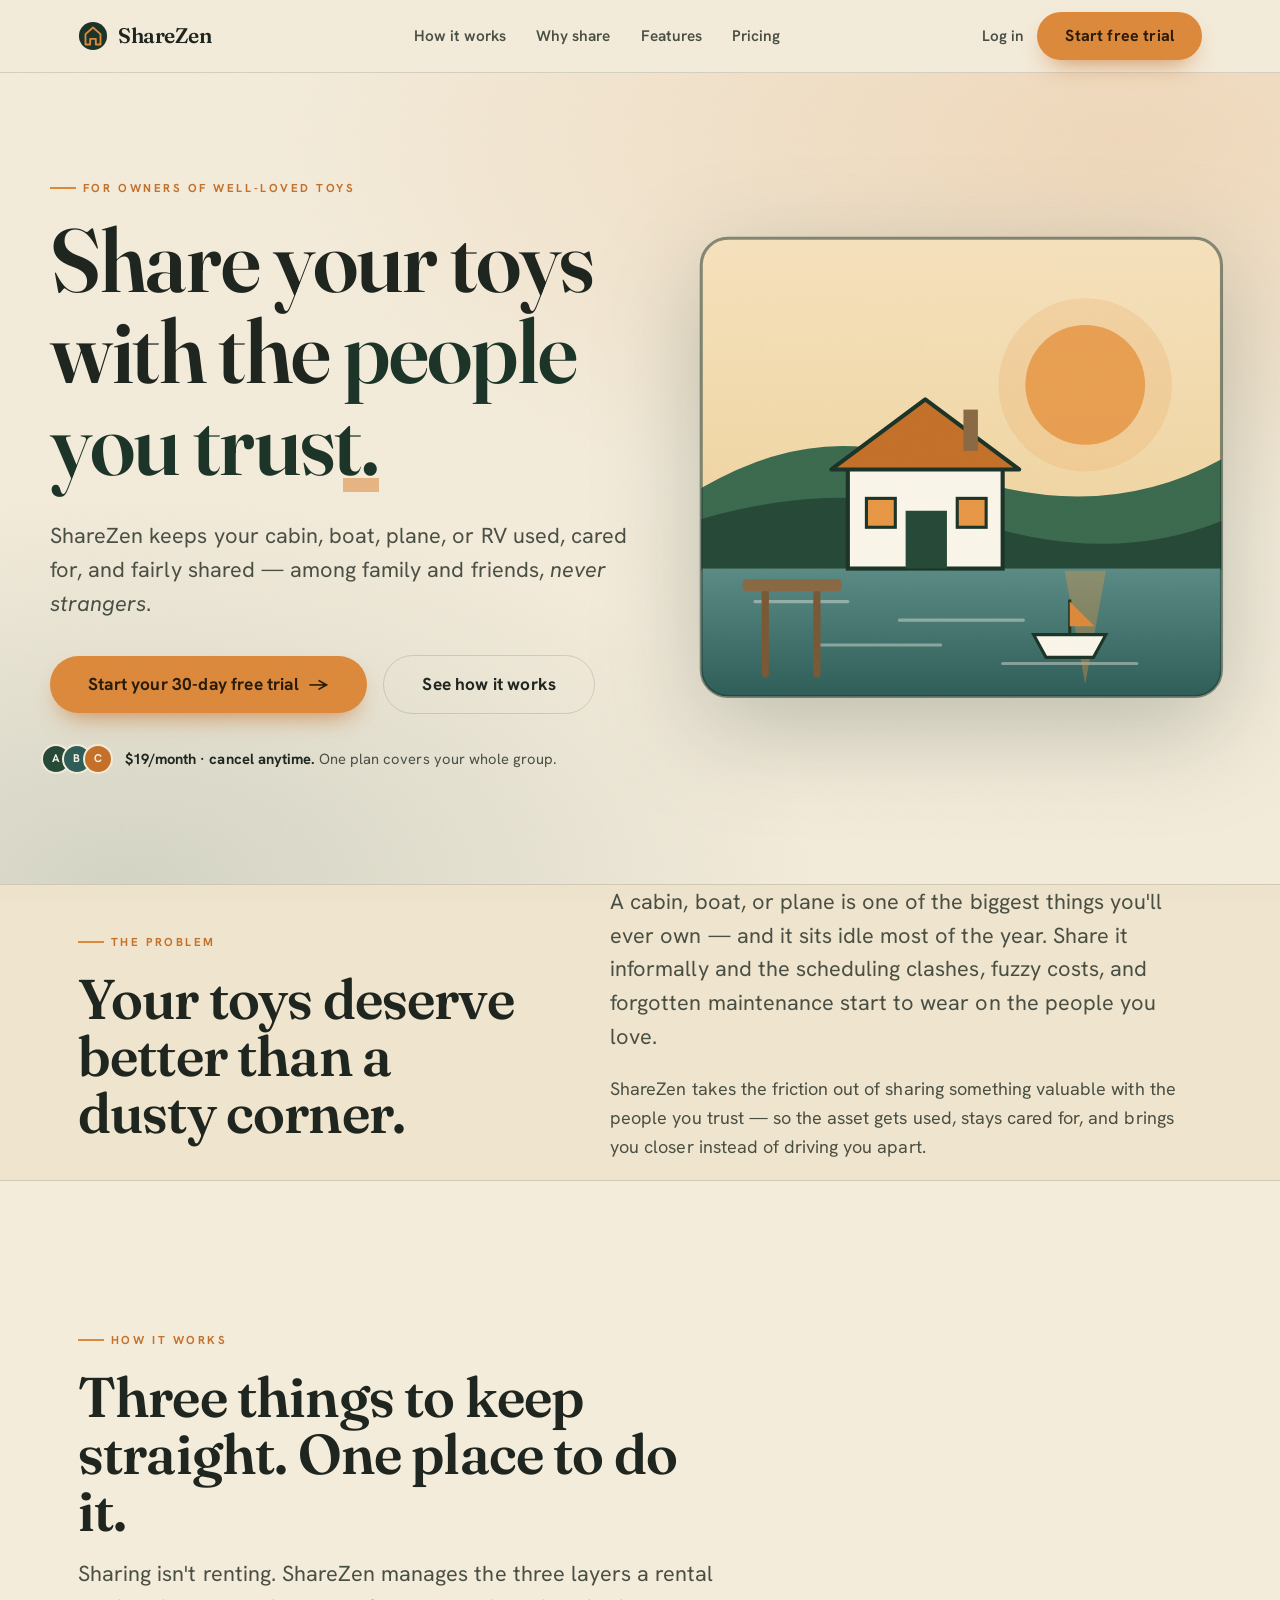
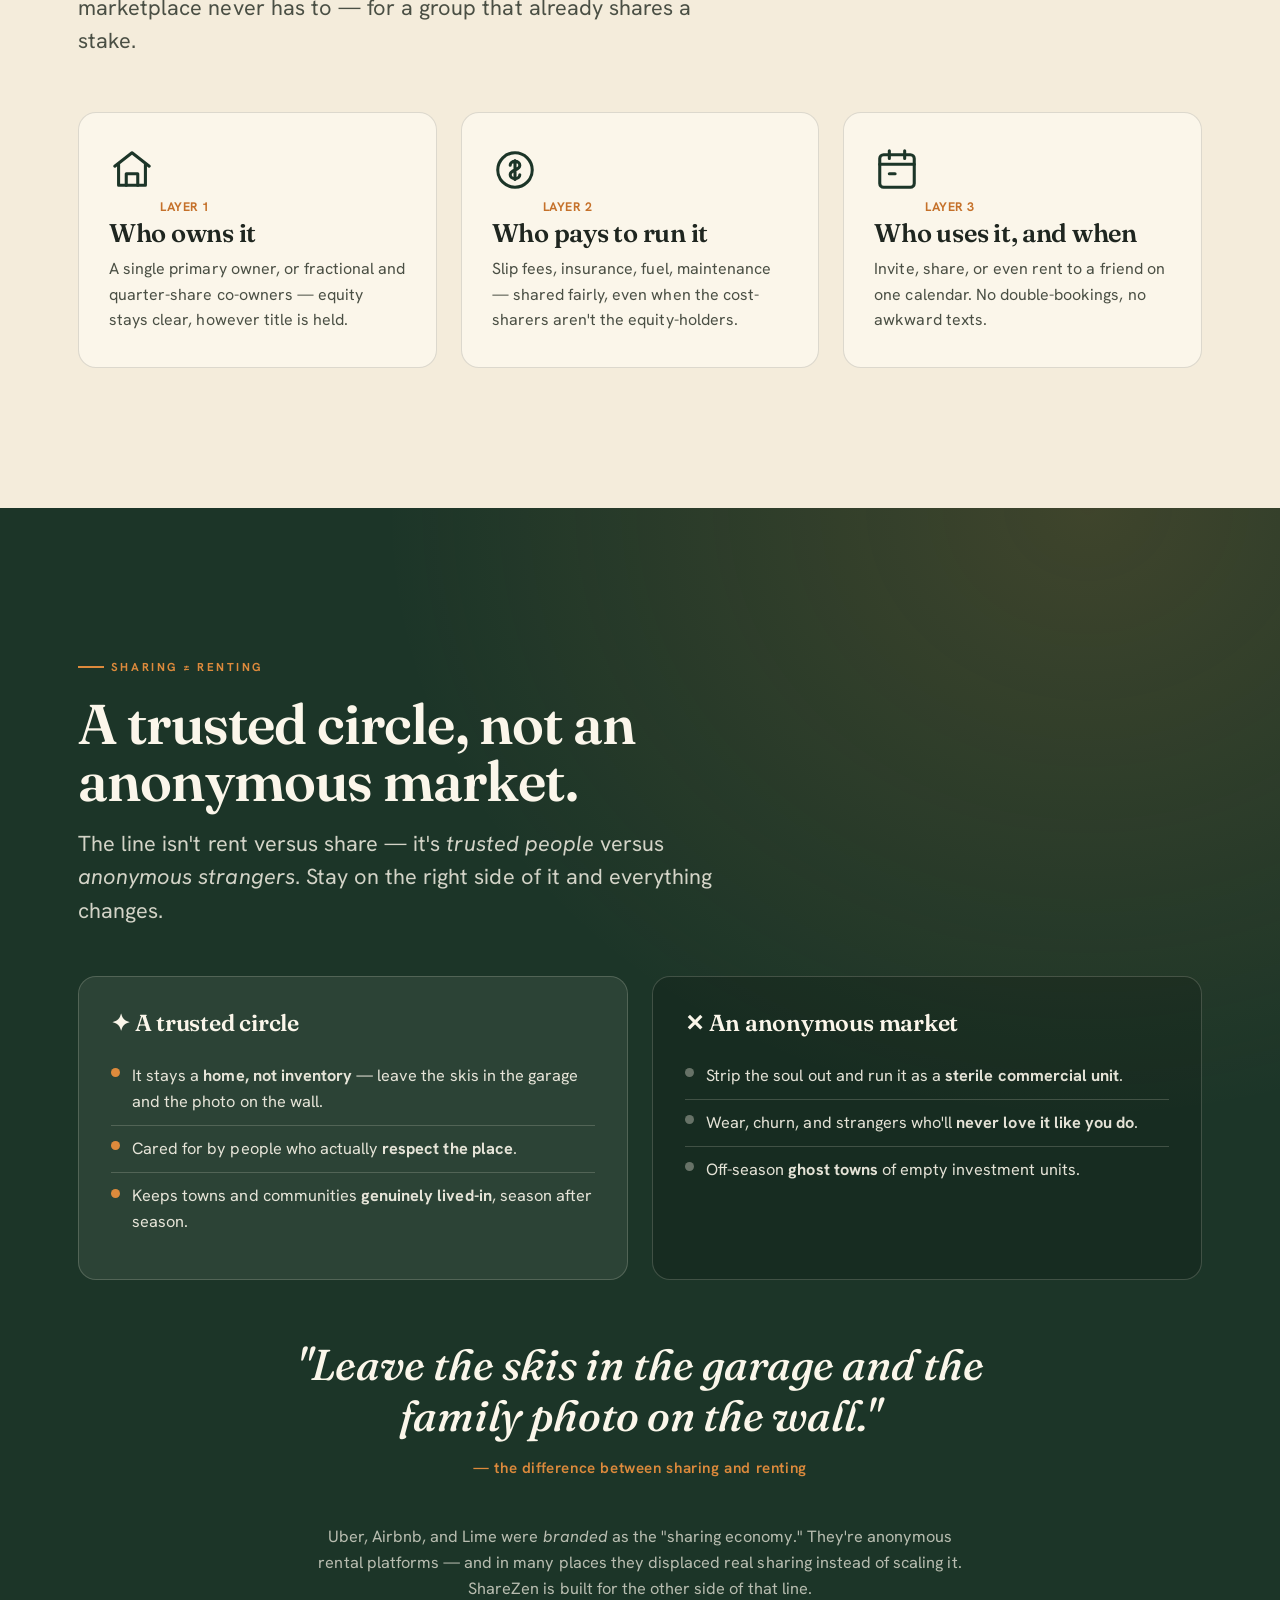
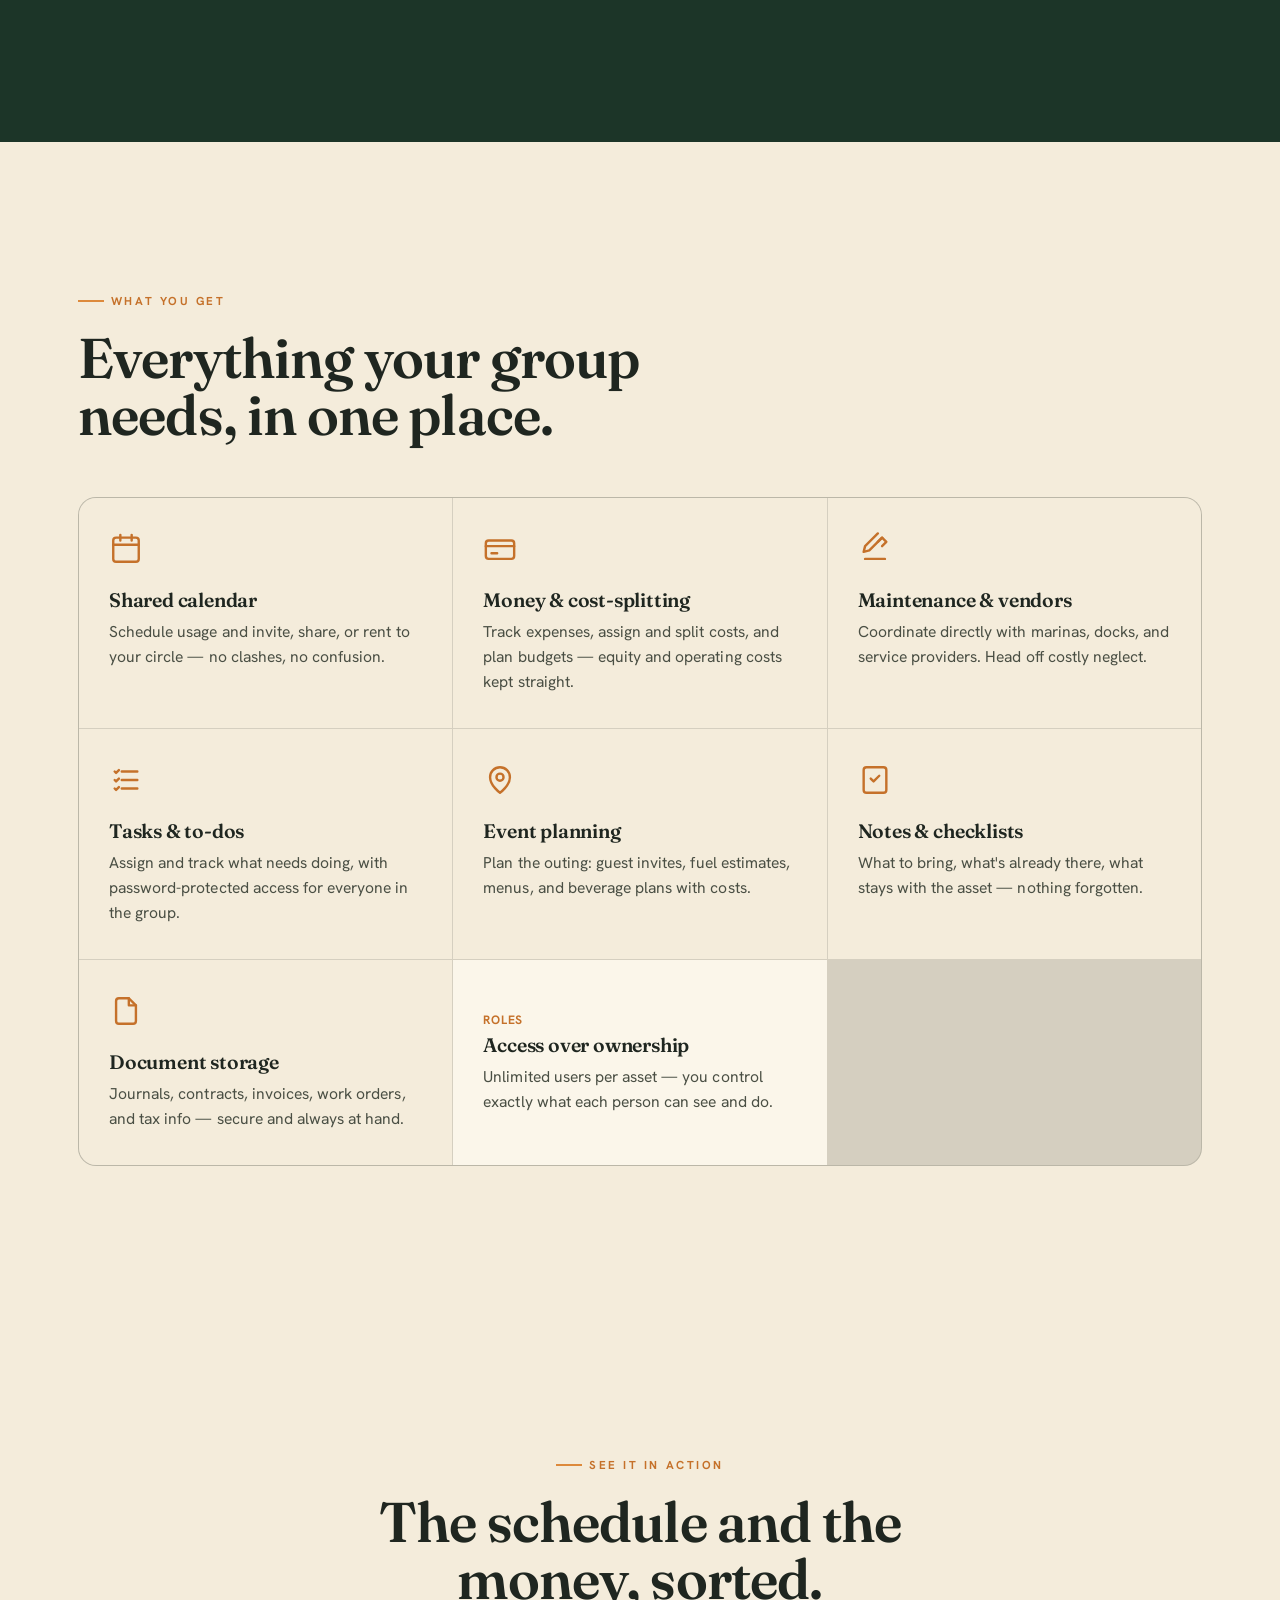
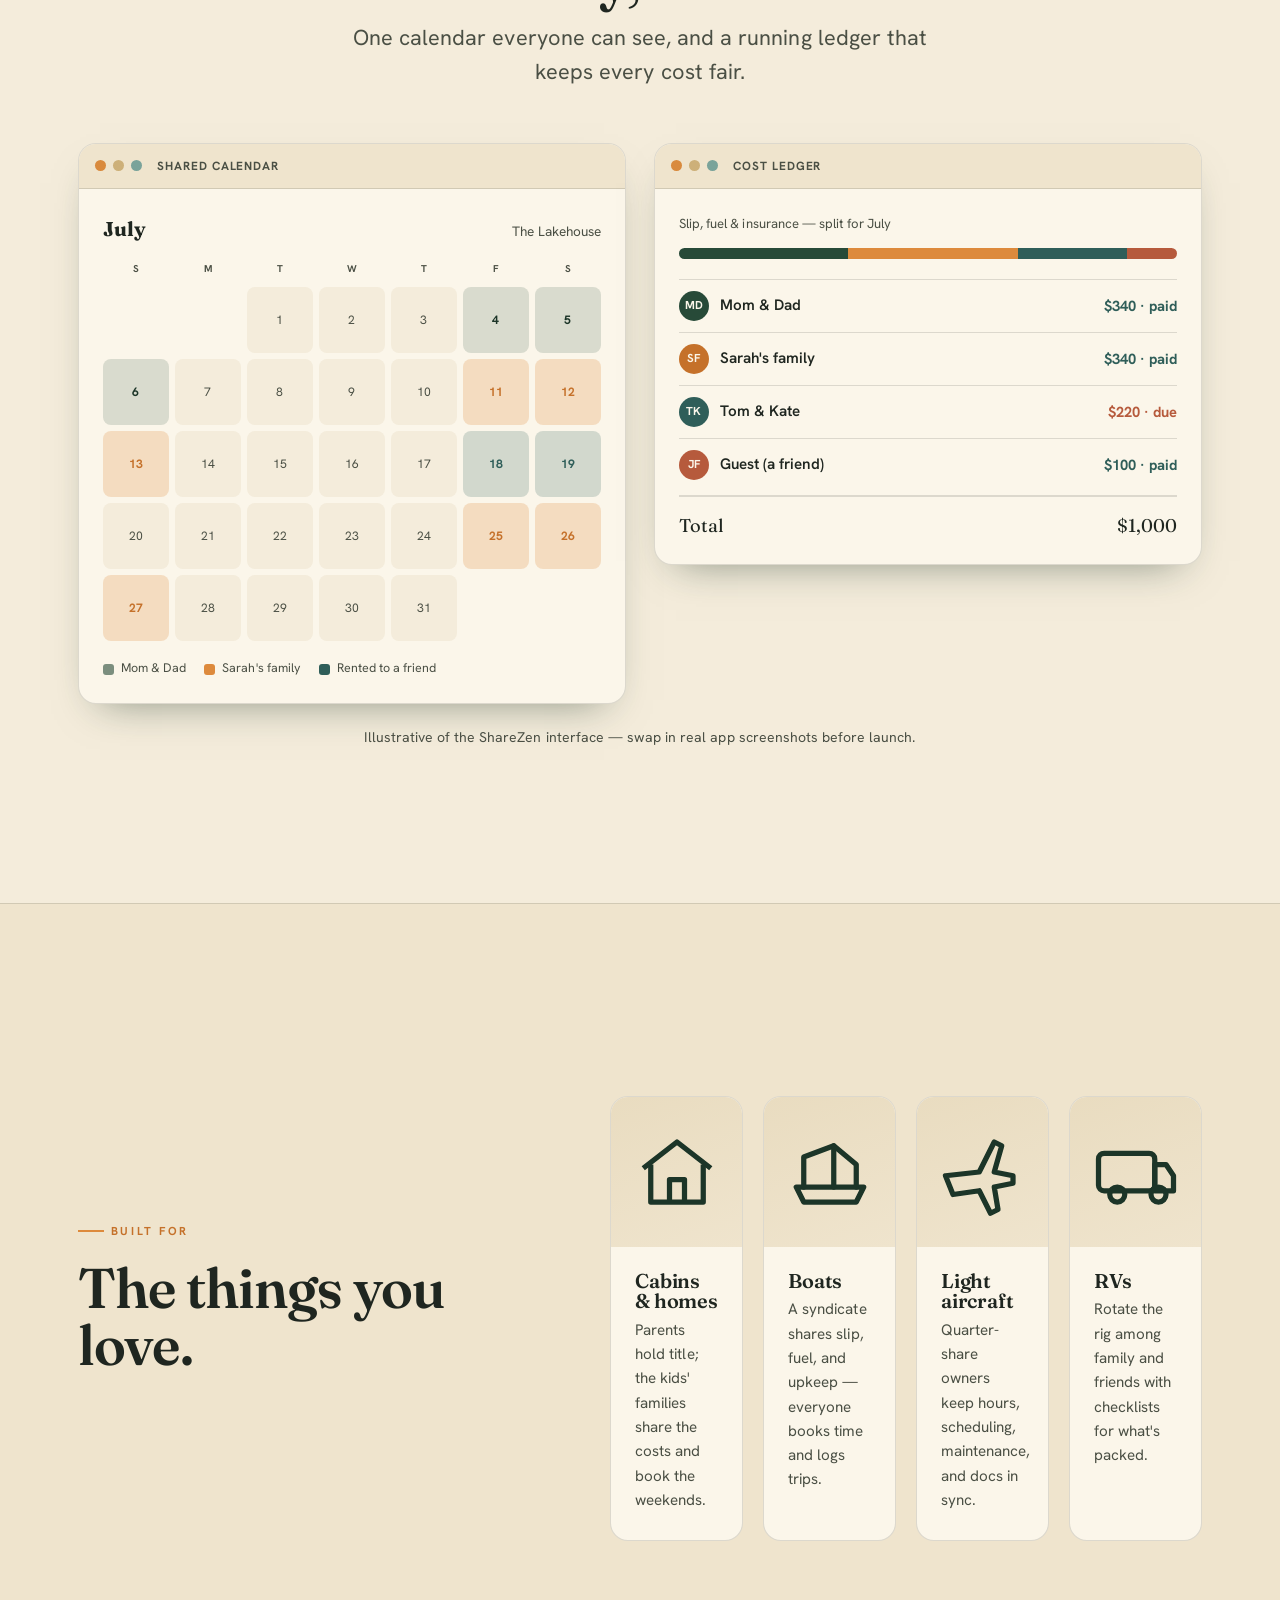
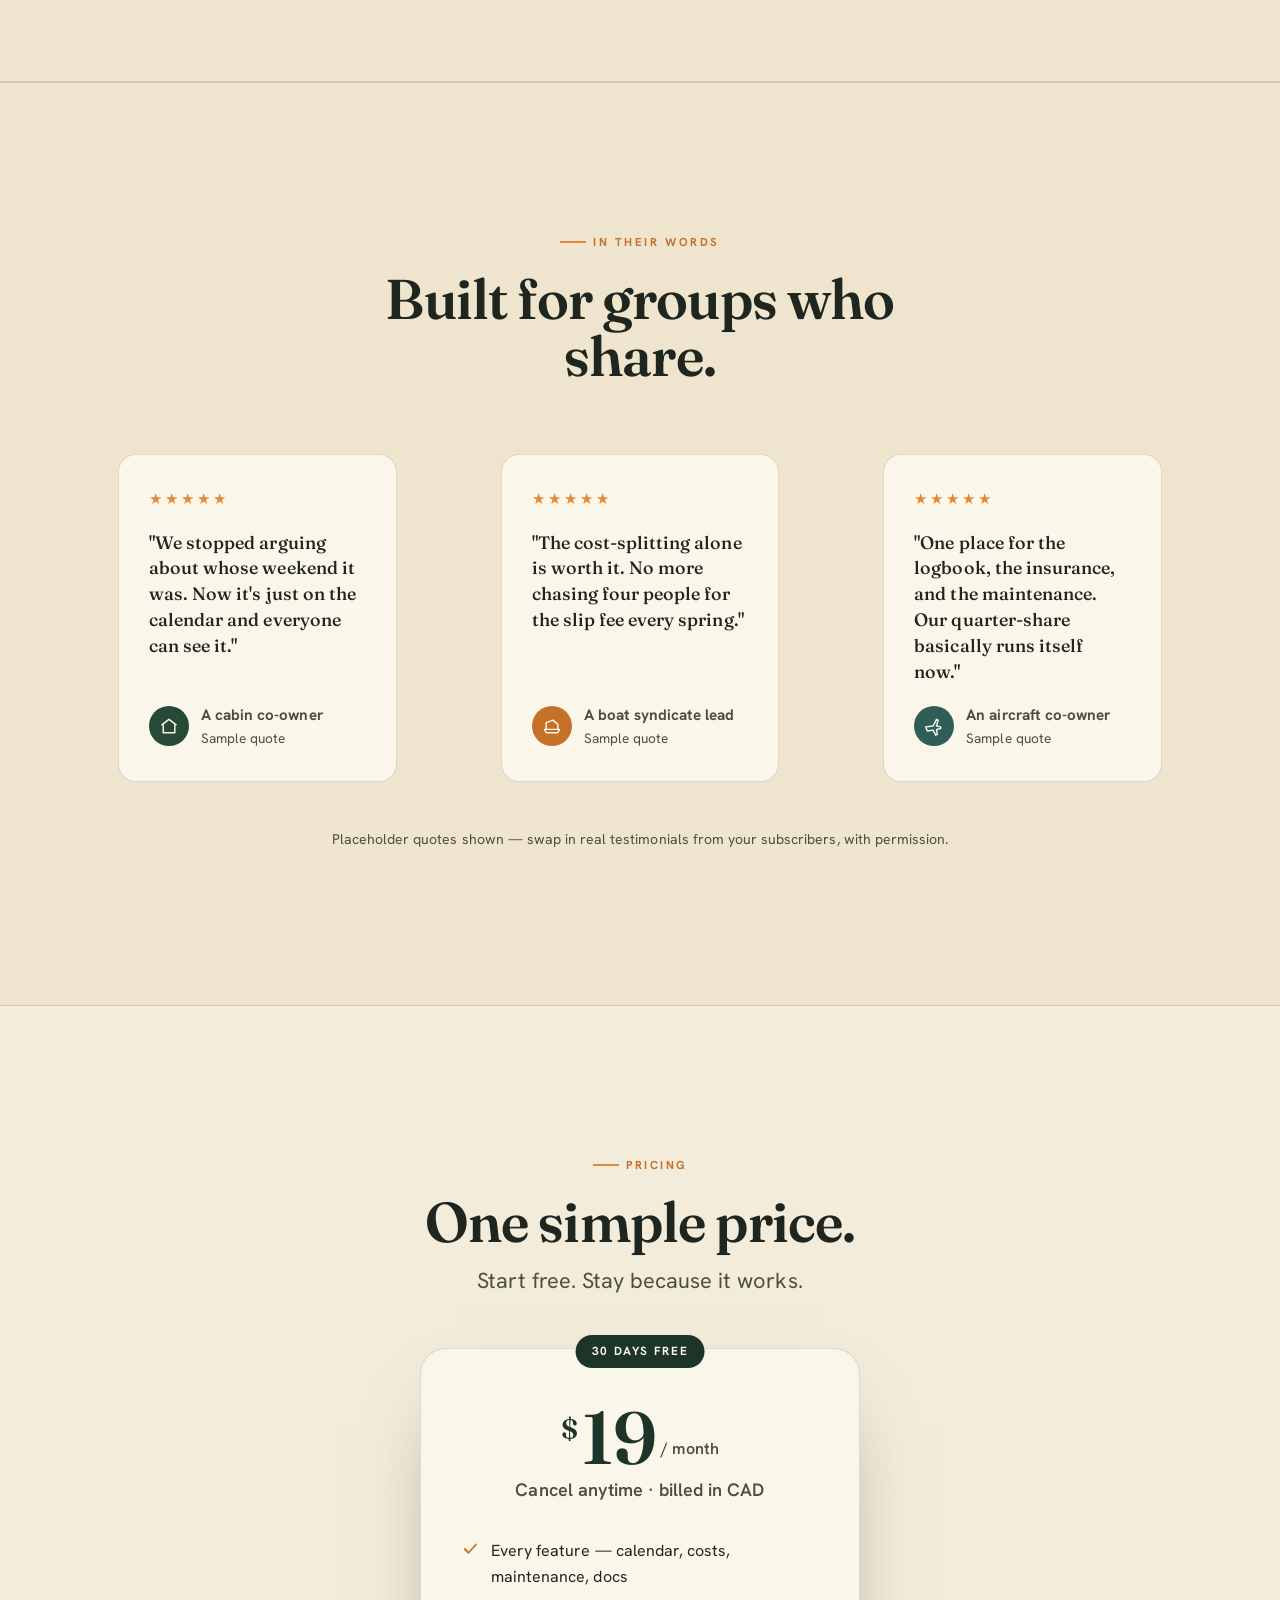
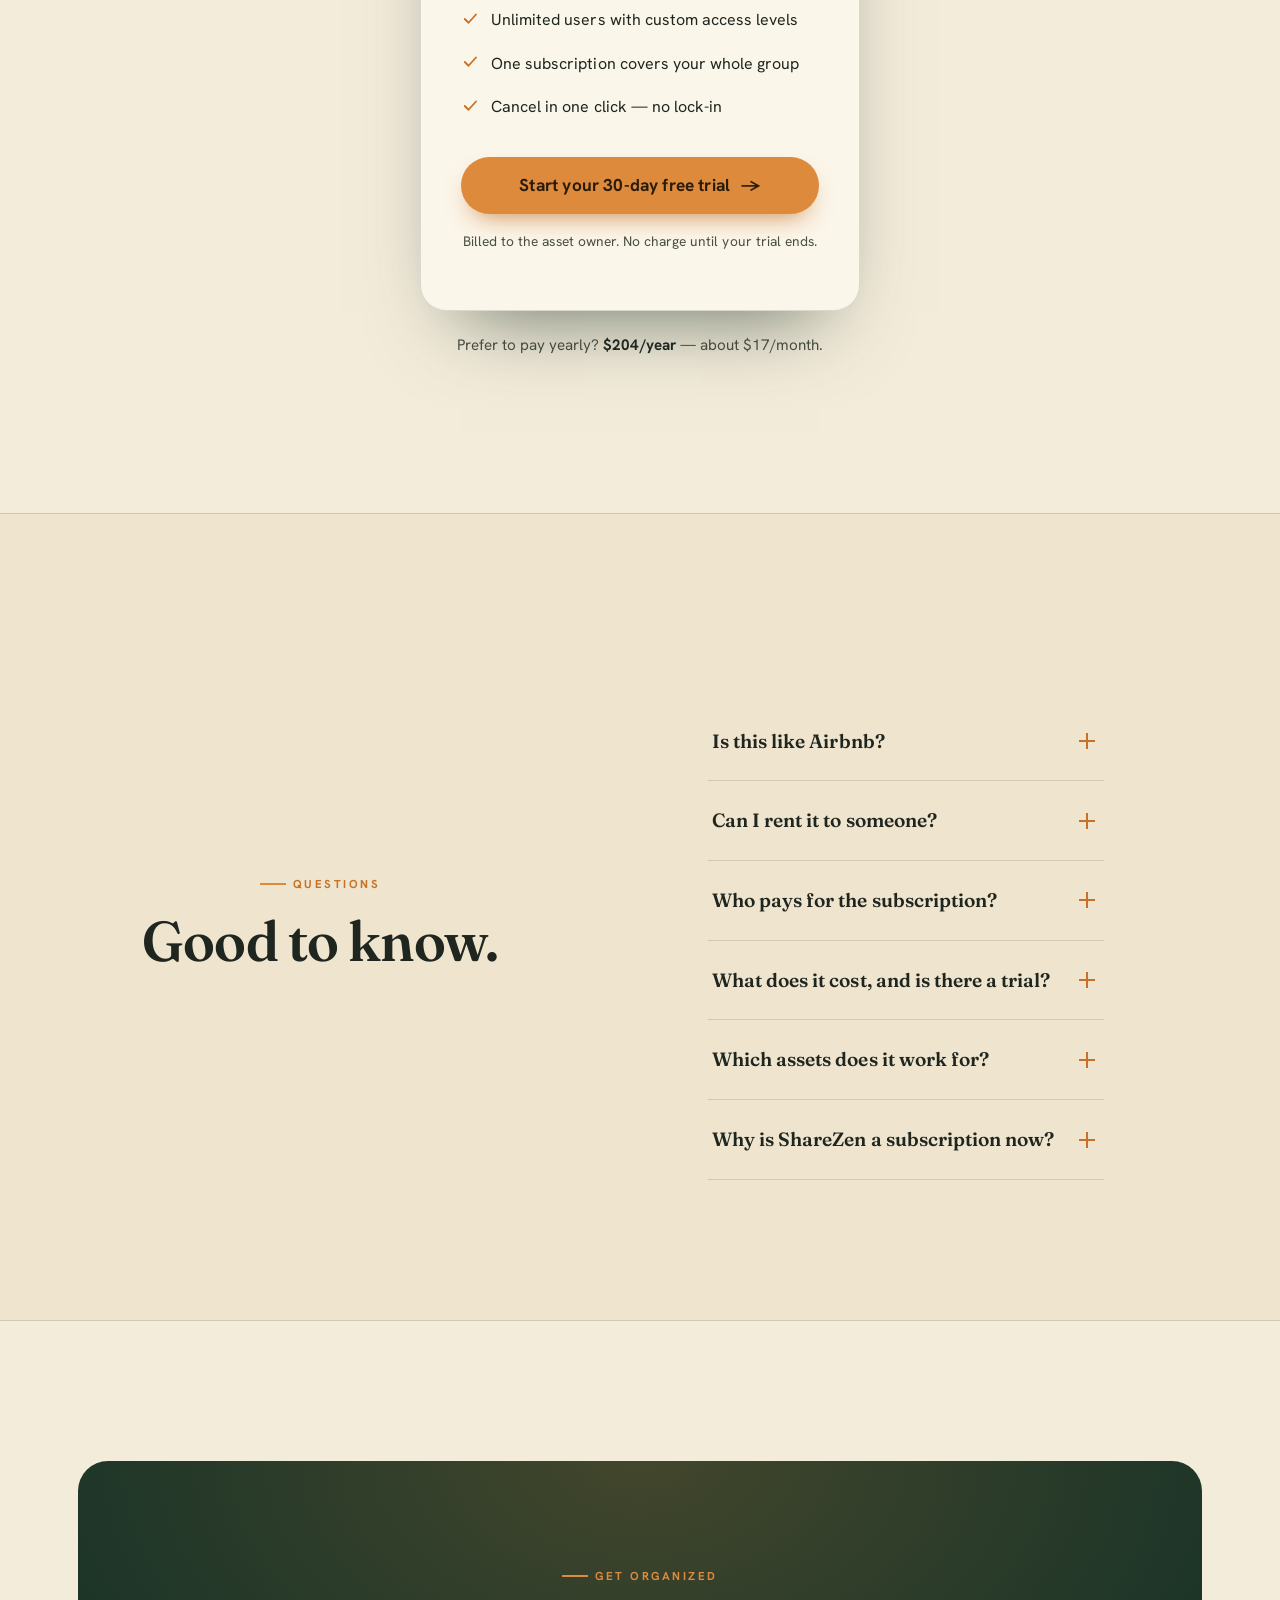
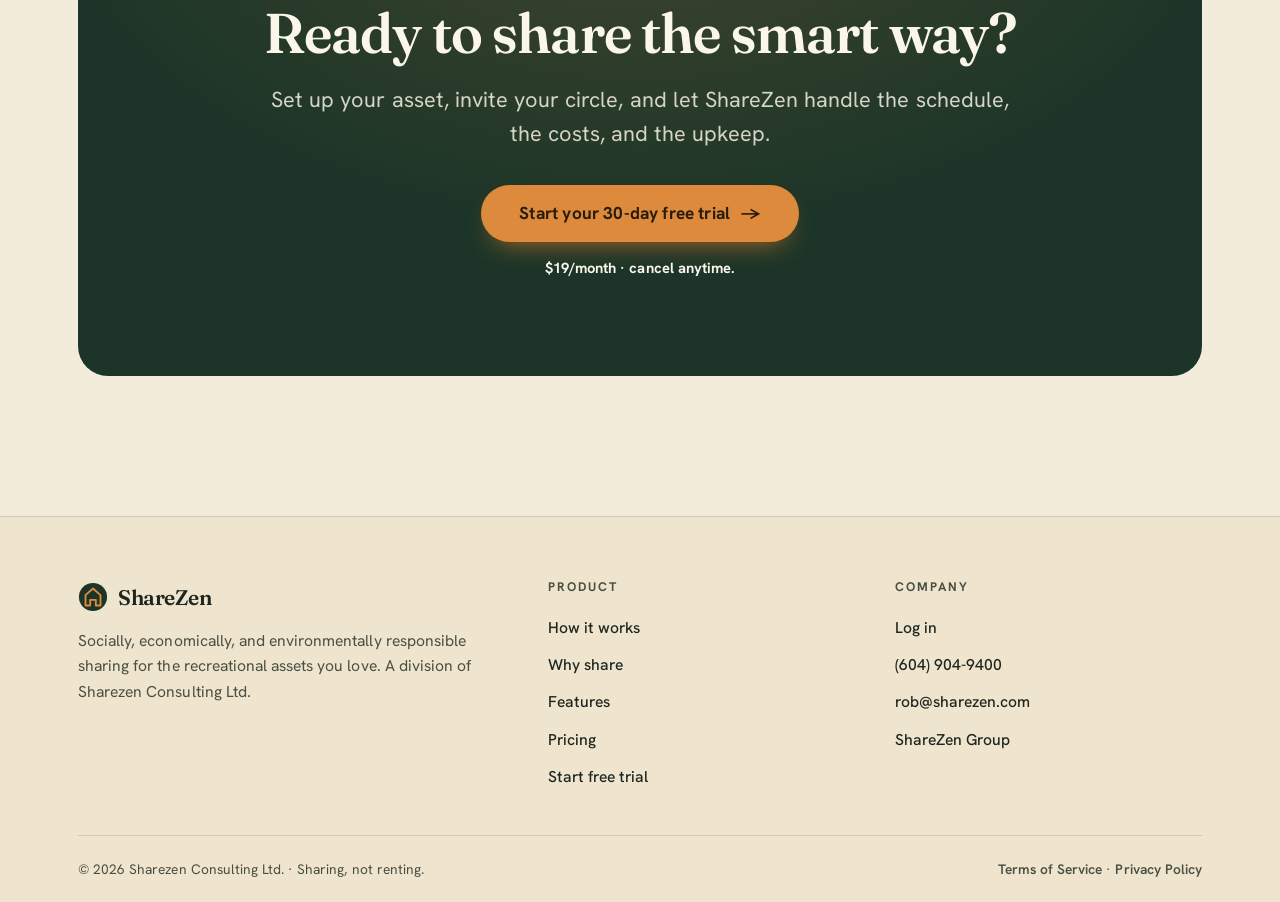
==== index.html @ 5aaa3e26 "Add files via upload" ====
<!DOCTYPE html>
<html lang="en">
<head>
<meta charset="UTF-8">
<meta name="viewport" content="width=device-width, initial-scale=1">
<title>ShareZen — Share Your Toys with the People You Trust</title>
<meta name="description" content="ShareZen keeps your cabin, boat, plane, or RV used, cared for, and fairly shared — among family and friends, never strangers. Scheduling, shared costs, maintenance, and documents in one place. 30 days free, then $19/month, cancel anytime.">
<link rel="preconnect" href="https://fonts.googleapis.com">
<link rel="preconnect" href="https://fonts.gstatic.com" crossorigin>
<link href="https://fonts.googleapis.com/css2?family=Fraunces:ital,opsz,wght@0,9..144,400;0,9..144,500;0,9..144,600;1,9..144,500&family=Hanken+Grotesk:wght@400;500;600;700;800&display=swap" rel="stylesheet">
<link rel="stylesheet" href="styles.css">
<link rel="icon" href="data:image/svg+xml,%3Csvg xmlns='http://www.w3.org/2000/svg' viewBox='0 0 32 32'%3E%3Ccircle cx='16' cy='16' r='15' fill='%231C3528'/%3E%3Cpath d='M16 7l8 7v11h-5v-6h-6v6H8V14z' fill='none' stroke='%23DD8A3C' stroke-width='2' stroke-linejoin='round'/%3E%3C/svg%3E">
</head>
<body>

<!-- ============ HEADER ============ -->
<header class="site-header">
  <div class="container nav">
    <a href="index.html" class="brand" aria-label="ShareZen home">
      <svg class="mark" viewBox="0 0 32 32" aria-hidden="true"><circle cx="16" cy="16" r="15" fill="#1C3528"/><path d="M16 7l8 7v11h-5v-6h-6v6H8V14z" fill="none" stroke="#DD8A3C" stroke-width="2" stroke-linejoin="round"/></svg>
      ShareZen
    </a>
    <nav class="nav-links" aria-label="Primary">
      <a href="#how">How it works</a>
      <a href="#why">Why share</a>
      <a href="#features">Features</a>
      <a href="#pricing">Pricing</a>
    </nav>
    <div class="nav-cta">
      <a class="nav-login" href="https://app.sharezen.com/user_session/new">Log in</a>
      <a class="btn btn-primary" href="start.html">Start free trial</a>
    </div>
  </div>
</header>

<!-- ============ HERO ============ -->
<section class="hero">
  <div class="container hero-grid">
    <div class="hero-copy">
      <span class="label reveal-load d1">For owners of well-loved toys</span>
      <h1 class="reveal-load d2">Share your toys with the <span class="accent">people you trust.</span></h1>
      <p class="lead reveal-load d3">ShareZen keeps your cabin, boat, plane, or RV used, cared for, and fairly shared — among family and friends, <em>never strangers</em>.</p>
      <div class="hero-cta reveal-load d4">
        <a class="btn btn-primary btn-lg" href="start.html">Start your 30-day free trial <span class="arrow">→</span></a>
        <a class="btn btn-ghost btn-lg" href="#how">See how it works</a>
      </div>
      <div class="hero-trust reveal-load d5">
        <span class="dots">
          <span style="background:#274A38">A</span>
          <span style="background:#2F5E59">B</span>
          <span style="background:#C5712A">C</span>
        </span>
        <span><b style="color:var(--ink)">$19/month · cancel anytime.</b> One plan covers your whole group.</span>
      </div>
    </div>
    <div class="hero-art reveal-load d3">
      <!-- cabin-by-the-lake, golden hour, line art -->
      <svg class="scene" viewBox="0 0 520 460" role="img" aria-label="A cabin beside a lake at golden hour">
        <defs>
          <linearGradient id="sky" x1="0" y1="0" x2="0" y2="1">
            <stop offset="0" stop-color="#F6E2BE"/><stop offset="1" stop-color="#F0D49E"/>
          </linearGradient>
          <linearGradient id="water" x1="0" y1="0" x2="0" y2="1">
            <stop offset="0" stop-color="#5C8C86"/><stop offset="1" stop-color="#2F5E59"/>
          </linearGradient>
          <clipPath id="round"><rect x="8" y="8" width="504" height="444" rx="26"/></clipPath>
        </defs>
        <g clip-path="url(#round)">
          <rect x="8" y="8" width="504" height="320" fill="url(#sky)"/>
          <circle cx="380" cy="150" r="58" fill="#E89846" opacity=".85"/>
          <circle cx="380" cy="150" r="84" fill="#E89846" opacity=".18"/>
          <!-- hills -->
          <path d="M8 250 q120 -70 230 -20 q150 60 274 -8 V330 H8Z" fill="#3C6B4F"/>
          <path d="M8 280 q140 -40 250 -2 q140 50 254 4 V330 H8Z" fill="#274A38"/>
          <!-- water -->
          <rect x="8" y="328" width="504" height="124" fill="url(#water)"/>
          <g stroke="#FBF6EA" stroke-width="3" opacity=".4" stroke-linecap="round">
            <line x1="60" y1="360" x2="150" y2="360"/><line x1="200" y1="378" x2="320" y2="378"/>
            <line x1="120" y1="402" x2="240" y2="402"/><line x1="300" y1="420" x2="430" y2="420"/>
          </g>
          <!-- sun reflection -->
          <path d="M360 330 l40 0 -20 110 z" fill="#E89846" opacity=".35"/>
          <!-- dock -->
          <g stroke="#7a5a36" stroke-width="7" stroke-linecap="round">
            <line x1="70" y1="345" x2="70" y2="430"/><line x1="120" y1="345" x2="120" y2="430"/>
          </g>
          <rect x="48" y="338" width="96" height="12" rx="4" fill="#8a6a44"/>
          <!-- cabin -->
          <g transform="translate(150 168)">
            <rect x="0" y="60" width="150" height="100" fill="#FBF6EA" stroke="#1C3528" stroke-width="4"/>
            <path d="M-16 64 L75 -4 L166 64 Z" fill="#C5712A" stroke="#1C3528" stroke-width="4" stroke-linejoin="round"/>
            <rect x="56" y="104" width="40" height="56" fill="#274A38"/>
            <rect x="18" y="92" width="28" height="28" fill="#E89846" stroke="#1C3528" stroke-width="3"/>
            <rect x="106" y="92" width="28" height="28" fill="#E89846" stroke="#1C3528" stroke-width="3"/>
            <rect x="112" y="6" width="14" height="40" fill="#8a6a44"/>
          </g>
          <!-- little boat -->
          <g transform="translate(330 392)">
            <path d="M0 0 h70 l-12 22 h-46 z" fill="#FBF6EA" stroke="#1C3528" stroke-width="3"/>
            <line x1="35" y1="0" x2="35" y2="-34" stroke="#1C3528" stroke-width="3"/>
            <path d="M35 -32 l24 24 h-24 z" fill="#DD8A3C"/>
          </g>
        </g>
        <rect x="8" y="8" width="504" height="444" rx="26" fill="none" stroke="#1C3528" stroke-width="3" opacity=".5"/>
      </svg>
    </div>
  </div>
</section>

<!-- ============ PROBLEM STRIP ============ -->
<section class="strip">
  <div class="container">
    <div class="reveal">
      <span class="label">The problem</span>
      <h2 style="margin-top:18px">Your toys deserve better than a dusty&nbsp;corner.</h2>
    </div>
    <div class="reveal s1">
      <p class="lead">A cabin, boat, or plane is one of the biggest things you'll ever own — and it sits idle most of the year. Share it informally and the scheduling clashes, fuzzy costs, and forgotten maintenance start to wear on the people you love.</p>
      <p class="muted">ShareZen takes the friction out of sharing something valuable with the people you trust — so the asset gets used, stays cared for, and brings you closer instead of driving you apart.</p>
    </div>
  </div>
</section>

<!-- ============ THE MODEL ============ -->
<section class="sec-pad" id="how">
  <div class="container">
    <div class="model-head reveal">
      <span class="label">How it works</span>
      <h2 style="margin-top:18px">Three things to keep straight. One&nbsp;place to do it.</h2>
      <p class="lead" style="margin-top:18px">Sharing isn't renting. ShareZen manages the three layers a rental marketplace never has to — for a group that already shares a stake.</p>
    </div>
    <div class="cards-3">
      <article class="card reveal s1">
        <svg class="ico" viewBox="0 0 24 24" fill="none" stroke="currentColor" stroke-width="1.6" stroke-linecap="round" stroke-linejoin="round"><path d="M3 10l9-7 9 7"/><path d="M5 9v11h14V9"/><path d="M9 20v-6h6v6"/></svg>
        <span class="tag">Layer 1</span>
        <h3>Who owns it</h3>
        <p>A single primary owner, or fractional and quarter-share co-owners — equity stays clear, however title is held.</p>
      </article>
      <article class="card reveal s2">
        <svg class="ico" viewBox="0 0 24 24" fill="none" stroke="currentColor" stroke-width="1.6" stroke-linecap="round" stroke-linejoin="round"><circle cx="12" cy="12" r="9"/><path d="M12 7v10M9.5 9.5a2.5 2 0 0 1 5 0c0 1.5-1.2 2-2.5 2.5s-2.5 1-2.5 2.5a2.5 2 0 0 0 5 0"/></svg>
        <span class="tag">Layer 2</span>
        <h3>Who pays to run it</h3>
        <p>Slip fees, insurance, fuel, maintenance — shared fairly, even when the cost-sharers aren't the equity-holders.</p>
      </article>
      <article class="card reveal s3">
        <svg class="ico" viewBox="0 0 24 24" fill="none" stroke="currentColor" stroke-width="1.6" stroke-linecap="round" stroke-linejoin="round"><rect x="3" y="4" width="18" height="17" rx="2"/><path d="M3 9h18M8 2v4M16 2v4"/><path d="M8 14h3"/></svg>
        <span class="tag">Layer 3</span>
        <h3>Who uses it, and when</h3>
        <p>Invite, share, or even rent to a friend on one calendar. No double-bookings, no awkward texts.</p>
      </article>
    </div>
  </div>
</section>

<!-- ============ WHY SHARE NOT RENT ============ -->
<section class="sec-pad dark" id="why">
  <div class="container">
    <div class="reveal" style="max-width:44rem">
      <span class="label">Sharing ≠ renting</span>
      <h2 style="margin-top:18px">A trusted circle, not an anonymous&nbsp;market.</h2>
      <p class="lead" style="margin-top:18px">The line isn't rent versus share — it's <em>trusted people</em> versus <em>anonymous strangers</em>. Stay on the right side of it and everything changes.</p>
    </div>
    <div class="split">
      <div class="panel good reveal s1">
        <h3>✦ A trusted circle</h3>
        <ul>
          <li><span class="bullet"></span><span>It stays a <b>home, not inventory</b> — leave the skis in the garage and the photo on the wall.</span></li>
          <li><span class="bullet"></span><span>Cared for by people who actually <b>respect the place</b>.</span></li>
          <li><span class="bullet"></span><span>Keeps towns and communities <b>genuinely lived-in</b>, season after season.</span></li>
        </ul>
      </div>
      <div class="panel bad reveal s2">
        <h3>✕ An anonymous market</h3>
        <ul>
          <li><span class="bullet"></span><span>Strip the soul out and run it as a <b>sterile commercial unit</b>.</span></li>
          <li><span class="bullet"></span><span>Wear, churn, and strangers who'll <b>never love it like you do</b>.</span></li>
          <li><span class="bullet"></span><span>Off-season <b>ghost towns</b> of empty investment units.</span></li>
        </ul>
      </div>
    </div>
    <p class="pullquote reveal">"Leave the skis in the garage and the family photo on the wall."
      <span class="by">— the difference between sharing and renting</span></p>
    <p class="foil-note reveal">Uber, Airbnb, and Lime were <em>branded</em> as the "sharing economy." They're anonymous rental platforms — and in many places they displaced real sharing instead of scaling it. ShareZen is built for the other side of that line.</p>
  </div>
</section>

<!-- ============ FEATURES ============ -->
<section class="sec-pad" id="features">
  <div class="container">
    <div class="reveal" style="max-width:40rem">
      <span class="label">What you get</span>
      <h2 style="margin-top:18px">Everything your group needs, in&nbsp;one place.</h2>
    </div>
    <div class="feature-grid">
      <div class="feature reveal s1">
        <svg class="ico" viewBox="0 0 24 24" fill="none" stroke="currentColor" stroke-width="1.7" stroke-linecap="round" stroke-linejoin="round"><rect x="3" y="4" width="18" height="17" rx="2"/><path d="M3 9h18M8 2v4M16 2v4"/></svg>
        <h3>Shared calendar</h3>
        <p>Schedule usage and invite, share, or rent to your circle — no clashes, no confusion.</p>
      </div>
      <div class="feature reveal s2">
        <svg class="ico" viewBox="0 0 24 24" fill="none" stroke="currentColor" stroke-width="1.7" stroke-linecap="round" stroke-linejoin="round"><rect x="2" y="6" width="20" height="13" rx="2"/><path d="M2 10h20M6 15h4"/></svg>
        <h3>Money &amp; cost-splitting</h3>
        <p>Track expenses, assign and split costs, and plan budgets — equity and operating costs kept straight.</p>
      </div>
      <div class="feature reveal s3">
        <svg class="ico" viewBox="0 0 24 24" fill="none" stroke="currentColor" stroke-width="1.7" stroke-linecap="round" stroke-linejoin="round"><path d="M14 7l3-3 3 3-3 3"/><path d="M17 4l-9 9-4 1 1-4 9-9"/><path d="M5 19h14"/></svg>
        <h3>Maintenance &amp; vendors</h3>
        <p>Coordinate directly with marinas, docks, and service providers. Head off costly neglect.</p>
      </div>
      <div class="feature reveal s1">
        <svg class="ico" viewBox="0 0 24 24" fill="none" stroke="currentColor" stroke-width="1.7" stroke-linecap="round" stroke-linejoin="round"><path d="M9 6h11M9 12h11M9 18h11"/><path d="M4 6l1 1 2-2M4 12l1 1 2-2M4 18l1 1 2-2"/></svg>
        <h3>Tasks &amp; to-dos</h3>
        <p>Assign and track what needs doing, with password-protected access for everyone in the group.</p>
      </div>
      <div class="feature reveal s2">
        <svg class="ico" viewBox="0 0 24 24" fill="none" stroke="currentColor" stroke-width="1.7" stroke-linecap="round" stroke-linejoin="round"><path d="M12 21s-7-5-7-11a7 7 0 0 1 14 0c0 6-7 11-7 11z"/><circle cx="12" cy="10" r="2.5"/></svg>
        <h3>Event planning</h3>
        <p>Plan the outing: guest invites, fuel estimates, menus, and beverage plans with costs.</p>
      </div>
      <div class="feature reveal s3">
        <svg class="ico" viewBox="0 0 24 24" fill="none" stroke="currentColor" stroke-width="1.7" stroke-linecap="round" stroke-linejoin="round"><path d="M9 11l2 2 4-4"/><rect x="4" y="3" width="16" height="18" rx="2"/></svg>
        <h3>Notes &amp; checklists</h3>
        <p>What to bring, what's already there, what stays with the asset — nothing forgotten.</p>
      </div>
      <div class="feature reveal s1">
        <svg class="ico" viewBox="0 0 24 24" fill="none" stroke="currentColor" stroke-width="1.7" stroke-linecap="round" stroke-linejoin="round"><path d="M14 3H7a2 2 0 0 0-2 2v14a2 2 0 0 0 2 2h10a2 2 0 0 0 2-2V8z"/><path d="M14 3v5h5"/></svg>
        <h3>Document storage</h3>
        <p>Journals, contracts, invoices, work orders, and tax info — secure and always at hand.</p>
      </div>
      <div class="feature reveal s2" style="display:flex;flex-direction:column;justify-content:center;background:var(--cream)">
        <span class="tag" style="color:var(--ember-deep);font-size:.76rem;font-weight:700;letter-spacing:.06em;text-transform:uppercase">Roles</span>
        <h3 style="margin-top:6px">Access over ownership</h3>
        <p>Unlimited users per asset — you control exactly what each person can see and do.</p>
      </div>
    </div>
  </div>
</section>

<!-- ============ SEE IT IN ACTION ============ -->
<section class="sec-pad" id="see">
  <div class="container">
    <div class="reveal center" style="max-width:38rem;margin:0 auto">
      <span class="label" style="justify-content:center">See it in action</span>
      <h2 style="margin-top:18px">The schedule and the money, sorted.</h2>
      <p class="lead" style="margin-top:14px">One calendar everyone can see, and a running ledger that keeps every cost fair.</p>
    </div>
    <div class="showcase-grid">
      <!-- calendar mockup -->
      <div class="mock reveal s1">
        <div class="mock-bar"><i></i><i></i><i></i><span class="mock-title">Shared calendar</span></div>
        <div class="mock-body">
          <div class="cal-head"><b>July</b><span class="muted" style="font-size:.85rem">The Lakehouse</span></div>
          <div class="cal-grid">
            <span class="dow">S</span><span class="dow">M</span><span class="dow">T</span><span class="dow">W</span><span class="dow">T</span><span class="dow">F</span><span class="dow">S</span>
            <span class="day blank"></span><span class="day blank"></span>
            <span class="day">1</span><span class="day">2</span><span class="day">3</span><span class="day b1">4</span><span class="day b1">5</span>
            <span class="day b1">6</span><span class="day">7</span><span class="day">8</span><span class="day">9</span><span class="day">10</span>
            <span class="day b2">11</span><span class="day b2">12</span><span class="day b2">13</span><span class="day">14</span><span class="day">15</span>
            <span class="day">16</span><span class="day">17</span><span class="day b3">18</span><span class="day b3">19</span><span class="day">20</span>
            <span class="day">21</span><span class="day">22</span><span class="day">23</span><span class="day">24</span><span class="day b2">25</span>
            <span class="day b2">26</span><span class="day b2">27</span><span class="day">28</span><span class="day">29</span><span class="day">30</span><span class="day">31</span>
          </div>
          <div class="cal-legend">
            <span><i style="background:rgba(39,74,56,.6)"></i> Mom &amp; Dad</span>
            <span><i style="background:var(--ember)"></i> Sarah's family</span>
            <span><i style="background:var(--lake)"></i> Rented to a friend</span>
          </div>
        </div>
      </div>
      <!-- ledger mockup -->
      <div class="mock reveal s2">
        <div class="mock-bar"><i></i><i></i><i></i><span class="mock-title">Cost ledger</span></div>
        <div class="mock-body">
          <p class="ledger-cap">Slip, fuel &amp; insurance — split for July</p>
          <div class="split-bar">
            <i style="background:#274A38;width:34%"></i><i style="background:var(--ember);width:34%"></i><i style="background:var(--lake);width:22%"></i><i style="background:var(--clay);width:10%"></i>
          </div>
          <div class="ledger-row"><span class="ledger-name"><span class="av" style="background:#274A38">MD</span>Mom &amp; Dad</span><span class="ledger-amt paid">$340 · paid</span></div>
          <div class="ledger-row"><span class="ledger-name"><span class="av" style="background:var(--ember-deep)">SF</span>Sarah's family</span><span class="ledger-amt paid">$340 · paid</span></div>
          <div class="ledger-row"><span class="ledger-name"><span class="av" style="background:var(--lake)">TK</span>Tom &amp; Kate</span><span class="ledger-amt owed">$220 · due</span></div>
          <div class="ledger-row"><span class="ledger-name"><span class="av" style="background:var(--clay)">JF</span>Guest (a friend)</span><span class="ledger-amt paid">$100 · paid</span></div>
          <div class="ledger-total"><span>Total</span><span>$1,000</span></div>
        </div>
      </div>
    </div>
    <p class="center muted reveal s3" style="margin-top:22px;font-size:.88rem">Illustrative of the ShareZen interface — swap in real app screenshots before launch.</p>
  </div>
</section>

<!-- ============ USE CASES ============ -->
<section class="sec-pad strip">
  <div class="container">
    <div class="reveal" style="max-width:40rem">
      <span class="label">Built for</span>
      <h2 style="margin-top:18px">The things you love.</h2>
    </div>
    <div class="uses">
      <article class="use reveal s1">
        <div class="art"><svg viewBox="0 0 24 24" fill="none" stroke="currentColor" stroke-width="1.4" stroke-linejoin="round"><path d="M3 11l9-7 9 7"/><path d="M5 10v10h14V10"/><path d="M10 20v-6h4v6"/></svg></div>
        <div class="body"><h3>Cabins &amp; homes</h3><p>Parents hold title; the kids' families share the costs and book the weekends.</p></div>
      </article>
      <article class="use reveal s2">
        <div class="art"><svg viewBox="0 0 24 24" fill="none" stroke="currentColor" stroke-width="1.4" stroke-linecap="round" stroke-linejoin="round"><path d="M3 16h18l-2 4H5z"/><path d="M5 16V8l8-3 6 5v6"/><path d="M13 5v11"/></svg></div>
        <div class="body"><h3>Boats</h3><p>A syndicate shares slip, fuel, and upkeep — everyone books time and logs trips.</p></div>
      </article>
      <article class="use reveal s3">
        <div class="art"><svg viewBox="0 0 24 24" fill="none" stroke="currentColor" stroke-width="1.4" stroke-linecap="round" stroke-linejoin="round"><path d="M2 13l9-1 4-8 2 1-2 7 5 1v2l-5 1 1 6-2 1-3-6-7 1z"/></svg></div>
        <div class="body"><h3>Light aircraft</h3><p>Quarter-share owners keep hours, scheduling, maintenance, and docs in sync.</p></div>
      </article>
      <article class="use reveal s4">
        <div class="art"><svg viewBox="0 0 24 24" fill="none" stroke="currentColor" stroke-width="1.4" stroke-linejoin="round"><rect x="2" y="7" width="15" height="10" rx="1.5"/><path d="M17 10h3l2 3v4h-5z"/><circle cx="7" cy="18" r="2"/><circle cx="18" cy="18" r="2"/></svg></div>
        <div class="body"><h3>RVs</h3><p>Rotate the rig among family and friends with checklists for what's packed.</p></div>
      </article>
    </div>
  </div>
</section>

<!-- ============ TESTIMONIALS ============ -->
<section class="sec-pad" style="background:var(--paper-2);border-top:1px solid var(--line);border-bottom:1px solid var(--line)" id="stories">
  <div class="container">
    <div class="reveal center" style="max-width:36rem;margin:0 auto">
      <span class="label" style="justify-content:center">In their words</span>
      <h2 style="margin-top:18px">Built for groups who share.</h2>
    </div>
    <!-- SAMPLE testimonials — replace the quote text and attributions with REAL, permissioned customer quotes before launch -->
    <div class="quotes">
      <figure class="quote reveal s1">
        <div class="stars">★★★★★</div>
        <p>"We stopped arguing about whose weekend it was. Now it's just on the calendar and everyone can see it."</p>
        <figcaption class="who">
          <span class="av" style="background:#274A38"><svg viewBox="0 0 24 24" fill="none" stroke="currentColor" stroke-width="1.7" stroke-linejoin="round"><path d="M3 11l9-7 9 7"/><path d="M5 10v10h14V10"/></svg></span>
          <span><b>A cabin co-owner</b><span>Sample quote</span></span>
        </figcaption>
      </figure>
      <figure class="quote reveal s2">
        <div class="stars">★★★★★</div>
        <p>"The cost-splitting alone is worth it. No more chasing four people for the slip fee every spring."</p>
        <figcaption class="who">
          <span class="av" style="background:var(--ember-deep)"><svg viewBox="0 0 24 24" fill="none" stroke="currentColor" stroke-width="1.7" stroke-linecap="round" stroke-linejoin="round"><path d="M3 16h18l-2 4H5z"/><path d="M5 16V8l8-3 6 5v6"/></svg></span>
          <span><b>A boat syndicate lead</b><span>Sample quote</span></span>
        </figcaption>
      </figure>
      <figure class="quote reveal s3">
        <div class="stars">★★★★★</div>
        <p>"One place for the logbook, the insurance, and the maintenance. Our quarter-share basically runs itself now."</p>
        <figcaption class="who">
          <span class="av" style="background:var(--lake)"><svg viewBox="0 0 24 24" fill="none" stroke="currentColor" stroke-width="1.7" stroke-linecap="round" stroke-linejoin="round"><path d="M2 13l9-1 4-8 2 1-2 7 5 1v2l-5 1 1 6-2 1-3-6-7 1z"/></svg></span>
          <span><b>An aircraft co-owner</b><span>Sample quote</span></span>
        </figcaption>
      </figure>
    </div>
    <p class="center muted reveal s3" style="margin-top:28px;font-size:.88rem">Placeholder quotes shown — swap in real testimonials from your subscribers, with permission.</p>
  </div>
</section>

<!-- ============ PRICING ============ -->
<section class="sec-pad" id="pricing">
  <div class="container">
    <div class="reveal center" style="max-width:36rem;margin:0 auto 50px">
      <span class="label" style="justify-content:center">Pricing</span>
      <h2 style="margin-top:18px">One simple price.</h2>
      <p class="lead" style="margin-top:14px">Start free. Stay because it works.</p>
    </div>
    <div class="price-wrap reveal s1">
      <div class="price-card">
        <span class="ribbon">30 days free</span>
        <div class="price-amt"><span class="cur">$</span>19<span class="per">/ month</span></div>
        <p class="price-sub">Cancel anytime · billed in CAD</p>
        <ul class="price-list">
          <li><svg class="ck" width="18" height="18" viewBox="0 0 24 24" fill="none" stroke="currentColor" stroke-width="2.4" stroke-linecap="round" stroke-linejoin="round"><path d="M5 12l5 5L20 6"/></svg>Every feature — calendar, costs, maintenance, docs</li>
          <li><svg class="ck" width="18" height="18" viewBox="0 0 24 24" fill="none" stroke="currentColor" stroke-width="2.4" stroke-linecap="round" stroke-linejoin="round"><path d="M5 12l5 5L20 6"/></svg>Unlimited users with custom access levels</li>
          <li><svg class="ck" width="18" height="18" viewBox="0 0 24 24" fill="none" stroke="currentColor" stroke-width="2.4" stroke-linecap="round" stroke-linejoin="round"><path d="M5 12l5 5L20 6"/></svg>One subscription covers your whole group</li>
          <li><svg class="ck" width="18" height="18" viewBox="0 0 24 24" fill="none" stroke="currentColor" stroke-width="2.4" stroke-linecap="round" stroke-linejoin="round"><path d="M5 12l5 5L20 6"/></svg>Cancel in one click — no lock-in</li>
        </ul>
        <a class="btn btn-primary btn-lg" href="start.html">Start your 30-day free trial <span class="arrow">→</span></a>
        <p class="price-fine">Billed to the asset owner. No charge until your trial ends.</p>
      </div>
    </div>
    <p class="annual center reveal s2">Prefer to pay yearly? <b>$204/year</b> — about $17/month.</p>
  </div>
</section>

<!-- ============ FAQ ============ -->
<section class="sec-pad strip">
  <div class="container">
    <div class="reveal center" style="max-width:36rem;margin:0 auto">
      <span class="label" style="justify-content:center">Questions</span>
      <h2 style="margin-top:18px">Good to know.</h2>
    </div>
    <div class="faq">
      <details class="qa reveal s1"><summary>Is this like Airbnb?<span class="plus"></span></summary>
        <div class="ans">No. ShareZen is for sharing among people you trust — co-owners, family, friends — not for listing your asset to strangers. That's the whole point.</div></details>
      <details class="qa reveal s1"><summary>Can I rent it to someone?<span class="plus"></span></summary>
        <div class="ans">Yes — to a friend, within your circle, as a way to keep the asset used and cared for. ShareZen just isn't a public rental marketplace.</div></details>
      <details class="qa reveal s2"><summary>Who pays for the subscription?<span class="plus"></span></summary>
        <div class="ans">The asset owner. In most cases one subscription covers the whole partnership, club, or group.</div></details>
      <details class="qa reveal s2"><summary>What does it cost, and is there a trial?<span class="plus"></span></summary>
        <div class="ans">$19/month or $204/year, with a full 30-day free trial for new customers. Cancel anytime.</div></details>
      <details class="qa reveal s3"><summary>Which assets does it work for?<span class="plus"></span></summary>
        <div class="ans">Vacation homes and cabins, boats, light aircraft, and RVs — anything valuable that a trusted group shares.</div></details>
      <details class="qa reveal s3"><summary>Why is ShareZen a subscription now?<span class="plus"></span></summary>
        <div class="ans">It ran free for years. A simple subscription keeps the platform stable and funds ongoing development — no ads, no selling your data.</div></details>
    </div>
  </div>
</section>

<!-- ============ FINAL CTA ============ -->
<section class="sec-pad final">
  <div class="container">
    <div class="final-card reveal">
      <span class="label" style="justify-content:center;color:var(--ember)">Get organized</span>
      <h2 style="margin-top:18px">Ready to share the smart way?</h2>
      <p class="lead">Set up your asset, invite your circle, and let ShareZen handle the schedule, the costs, and the upkeep.</p>
      <a class="btn btn-primary btn-lg" href="start.html">Start your 30-day free trial <span class="arrow">→</span></a>
      <p class="cta-note" style="color:rgba(251,246,234,.75)"><b style="color:var(--cream)">$19/month · cancel anytime.</b></p>
    </div>
  </div>
</section>

<!-- ============ FOOTER ============ -->
<footer class="site-footer">
  <div class="container">
    <div class="foot-grid">
      <div class="foot-brand">
        <a href="index.html" class="brand">
          <svg class="mark" viewBox="0 0 32 32" aria-hidden="true"><circle cx="16" cy="16" r="15" fill="#1C3528"/><path d="M16 7l8 7v11h-5v-6h-6v6H8V14z" fill="none" stroke="#DD8A3C" stroke-width="2" stroke-linejoin="round"/></svg>
          ShareZen
        </a>
        <p>Socially, economically, and environmentally responsible sharing for the recreational assets you love. A division of Sharezen Consulting Ltd.</p>
      </div>
      <div class="foot-col">
        <h4>Product</h4>
        <a href="#how">How it works</a>
        <a href="#why">Why share</a>
        <a href="#features">Features</a>
        <a href="#pricing">Pricing</a>
        <a href="start.html">Start free trial</a>
      </div>
      <div class="foot-col">
        <h4>Company</h4>
        <a href="https://app.sharezen.com/user_session/new">Log in</a>
        <a href="tel:+16049049400">(604) 904-9400</a>
        <a href="mailto:rob@sharezen.com">rob@sharezen.com</a>
        <a href="https://www.sharezen.com/">ShareZen Group</a>
      </div>
    </div>
    <div class="foot-bottom">
      <span>© <span id="year">2026</span> Sharezen Consulting Ltd. · Sharing, not renting.</span>
      <span><a href="terms.html">Terms of Service</a> · <a href="privacy.html">Privacy Policy</a></span>
    </div>
  </div>
</footer>

<script>
  // current year
  document.getElementById('year').textContent = new Date().getFullYear();
  // scroll reveal
  (function(){
    var reduce = window.matchMedia('(prefers-reduced-motion: reduce)').matches;
    var els = document.querySelectorAll('.reveal');
    if(reduce || !('IntersectionObserver' in window)){
      els.forEach(function(e){ e.classList.add('in'); }); return;
    }
    var io = new IntersectionObserver(function(entries){
      entries.forEach(function(en){ if(en.isIntersecting){ en.target.classList.add('in'); io.unobserve(en.target); } });
    }, { threshold:.14, rootMargin:'0px 0px -8% 0px' });
    els.forEach(function(e){ io.observe(e); });
  })();
</script>
</body>
</html>
---- styles.css ----
/* =========================================================
   ShareZen Sharing — design system
   Aesthetic: warm editorial "cabin / golden hour"
   ========================================================= */

:root{
  /* palette */
  --paper:      #F4ECDB;
  --paper-2:    #EFE4CD;
  --paper-3:    #E9DCC0;
  --ink:        #1F2620;
  --ink-soft:   #4A4F44;
  --pine:       #1C3528;
  --pine-2:     #274A38;
  --ember:      #DD8A3C;
  --ember-deep: #C5712A;
  --clay:       #B65A3C;
  --lake:       #2F5E59;
  --cream:      #FBF6EA;
  --line:       rgba(31,38,32,.14);
  --line-light: rgba(251,246,234,.18);

  /* type */
  --display: "Fraunces", Georgia, serif;
  --sans: "Hanken Grotesk", -apple-system, BlinkMacSystemFont, sans-serif;

  /* layout */
  --container: 1180px;
  --radius: 18px;
  --radius-sm: 12px;
  --shadow: 0 18px 40px -22px rgba(28,53,40,.55);
  --shadow-lg: 0 40px 80px -40px rgba(28,53,40,.7);
  --ease: cubic-bezier(.2,.7,.2,1);
}

*{ box-sizing:border-box; }
html{ scroll-behavior:smooth; -webkit-text-size-adjust:100%; }
body{
  margin:0;
  font-family:var(--sans);
  color:var(--ink);
  background:var(--paper);
  font-size:18px;
  line-height:1.6;
  font-weight:400;
  letter-spacing:.002em;
  overflow-x:hidden;
}

/* grain / paper texture overlay */
body::before{
  content:"";
  position:fixed; inset:0;
  z-index:9999; pointer-events:none;
  opacity:.05; mix-blend-mode:multiply;
  background-image:url("data:image/svg+xml,%3Csvg xmlns='http://www.w3.org/2000/svg' width='160' height='160'%3E%3Cfilter id='n'%3E%3CfeTurbulence type='fractalNoise' baseFrequency='.85' numOctaves='2' stitchTiles='stitch'/%3E%3C/filter%3E%3Crect width='100%25' height='100%25' filter='url(%23n)'/%3E%3C/svg%3E");
}

img{ max-width:100%; display:block; }
a{ color:inherit; text-decoration:none; }

/* ---------- typography ---------- */
h1,h2,h3,h4{ font-family:var(--display); font-weight:600; line-height:1.02; margin:0;
  font-optical-sizing:auto; letter-spacing:-.015em; }
h1{ font-size:clamp(2.9rem, 7vw, 5.6rem); }
h2{ font-size:clamp(2.1rem, 4.6vw, 3.5rem); }
h3{ font-size:clamp(1.3rem, 2vw, 1.7rem); letter-spacing:-.01em; }
p{ margin:0 0 1em; }
.lead{ font-size:clamp(1.12rem,1.7vw,1.4rem); color:var(--ink-soft); line-height:1.55; }

.label{
  font-family:var(--sans);
  font-weight:700;
  font-size:.72rem;
  letter-spacing:.22em;
  text-transform:uppercase;
  color:var(--ember-deep);
  display:inline-flex; align-items:center; gap:.6em;
}
.label::before{ content:""; width:26px; height:2px; background:var(--ember); display:inline-block; }
.serif-em{ font-family:var(--display); font-style:italic; font-weight:500; }

/* ---------- layout ---------- */
.container{ width:100%; max-width:var(--container); margin:0 auto; padding:0 28px; }
section{ position:relative; }
.sec-pad{ padding:clamp(72px,11vw,140px) 0; }
.center{ text-align:center; }
.muted{ color:var(--ink-soft); }

/* ---------- buttons ---------- */
.btn{
  display:inline-flex; align-items:center; gap:.6em;
  font-family:var(--sans); font-weight:700; font-size:1rem;
  padding:16px 28px; border-radius:999px; border:0; cursor:pointer;
  transition:transform .25s var(--ease), box-shadow .25s var(--ease), background .25s;
  line-height:1; letter-spacing:.01em;
}
.btn-primary{ background:var(--ember); color:#2a1c0a; box-shadow:0 12px 26px -12px rgba(197,113,42,.9); }
.btn-primary:hover{ transform:translateY(-3px); box-shadow:0 20px 38px -14px rgba(197,113,42,.95); background:#E89846; }
.btn-ghost{ background:transparent; color:var(--ink); border:1.5px solid var(--line); }
.btn-ghost:hover{ border-color:var(--ink); transform:translateY(-2px); }
.btn-lg{ padding:20px 38px; font-size:1.08rem; }
.btn .arrow{ transition:transform .25s var(--ease); }
.btn:hover .arrow{ transform:translateX(4px); }
.btn-on-dark.btn-ghost{ color:var(--cream); border-color:var(--line-light); }
.btn-on-dark.btn-ghost:hover{ border-color:var(--cream); }

.cta-note{ font-size:.92rem; color:var(--ink-soft); margin:14px 0 0; }
.cta-note b{ color:var(--ink); font-weight:700; }

/* ---------- header ---------- */
.site-header{
  position:sticky; top:0; z-index:100;
  backdrop-filter:saturate(1.2) blur(8px);
  background:rgba(244,236,219,.78);
  border-bottom:1px solid var(--line);
}
.nav{ display:flex; align-items:center; justify-content:space-between; height:72px; gap:24px; }
.brand{ display:flex; align-items:center; gap:10px; font-family:var(--display); font-weight:600; font-size:1.32rem; letter-spacing:-.02em; }
.brand .mark{ width:30px; height:30px; }
.nav-links{ display:flex; gap:30px; align-items:center; }
.nav-links a{ font-weight:600; font-size:.96rem; color:var(--ink-soft); transition:color .2s; }
.nav-links a:hover{ color:var(--ink); }
.nav-cta{ display:flex; align-items:center; gap:14px; }
.nav-login{ font-weight:600; font-size:.95rem; color:var(--ink-soft); }
.nav-login:hover{ color:var(--ink); }
.menu-toggle{ display:none; }

/* ---------- hero ---------- */
.hero{ position:relative; overflow:hidden;
  background:
    radial-gradient(120% 90% at 88% 8%, rgba(221,138,60,.20), transparent 55%),
    radial-gradient(90% 80% at 10% 100%, rgba(47,94,89,.16), transparent 60%),
    var(--paper);
}
.hero-grid{ display:grid; grid-template-columns:1.05fr .95fr; gap:50px; align-items:center;
  padding:clamp(48px,8vw,96px) 0 clamp(60px,9vw,110px); }
.hero h1{ margin:.18em 0 .35em; }
.hero h1 .accent{ color:var(--pine); position:relative; }
.hero h1 .accent::after{ content:""; position:absolute; left:0; right:0; bottom:.06em; height:.16em;
  background:var(--ember); opacity:.55; z-index:-1; transform:scaleX(0); transform-origin:left;
  animation:underline 1s var(--ease) .7s forwards; }
@keyframes underline{ to{ transform:scaleX(1); } }
.hero .lead{ max-width:30em; }
.hero-cta{ display:flex; flex-wrap:wrap; gap:16px; margin-top:34px; align-items:center; }
.hero-trust{ margin-top:30px; display:flex; align-items:center; gap:12px; font-size:.92rem; color:var(--ink-soft); }
.dots{ display:flex; }
.dots span{ width:30px; height:30px; border-radius:50%; border:2px solid var(--paper);
  margin-left:-9px; display:grid; place-items:center; font-size:.7rem; font-weight:700; color:var(--cream); }

/* hero illustration */
.hero-art{ position:relative; }
.scene{ width:100%; height:auto; filter:drop-shadow(0 30px 50px rgba(28,53,40,.25)); }

/* staggered load reveal */
.reveal-load{ opacity:0; transform:translateY(18px); animation:rise .9s var(--ease) forwards; }
.reveal-load.d1{ animation-delay:.05s; }
.reveal-load.d2{ animation-delay:.18s; }
.reveal-load.d3{ animation-delay:.31s; }
.reveal-load.d4{ animation-delay:.44s; }
.reveal-load.d5{ animation-delay:.57s; }
@keyframes rise{ to{ opacity:1; transform:none; } }

/* scroll reveal */
.reveal{ opacity:0; transform:translateY(26px); transition:opacity .7s var(--ease), transform .7s var(--ease); }
.reveal.in{ opacity:1; transform:none; }
.reveal.s1{ transition-delay:.08s; } .reveal.s2{ transition-delay:.16s; }
.reveal.s3{ transition-delay:.24s; } .reveal.s4{ transition-delay:.32s; }

/* ---------- problem strip ---------- */
.strip{ background:var(--paper-2); border-top:1px solid var(--line); border-bottom:1px solid var(--line); }
.strip .container{ display:grid; grid-template-columns:.9fr 1.1fr; gap:48px; align-items:center; }

/* ---------- model cards ---------- */
.model-head{ max-width:40rem; margin-bottom:54px; }
.cards-3{ display:grid; grid-template-columns:repeat(3,1fr); gap:24px; }
.card{ background:var(--cream); border:1px solid var(--line); border-radius:var(--radius);
  padding:34px 30px; transition:transform .3s var(--ease), box-shadow .3s var(--ease); }
.card:hover{ transform:translateY(-6px); box-shadow:var(--shadow); }
.card .ico{ width:46px; height:46px; color:var(--pine); margin-bottom:18px; }
.card h3{ margin-bottom:10px; }
.card p{ color:var(--ink-soft); font-size:1rem; margin:0; }
.card .tag{ font-size:.78rem; font-weight:700; letter-spacing:.04em; color:var(--ember-deep); text-transform:uppercase; }

/* ---------- dark section (sharing vs renting) ---------- */
.dark{ background:
    radial-gradient(100% 90% at 85% 0%, rgba(221,138,60,.18), transparent 55%),
    var(--pine); color:var(--cream); }
.dark .label{ color:var(--ember); }
.dark .label::before{ background:var(--ember); }
.dark .lead{ color:rgba(251,246,234,.82); }
.split{ display:grid; grid-template-columns:1fr 1fr; gap:24px; margin-top:48px; }
.panel{ border-radius:var(--radius); padding:34px 32px; border:1px solid var(--line-light); }
.panel.good{ background:rgba(251,246,234,.07); }
.panel.bad{ background:rgba(0,0,0,.16); }
.panel h3{ display:flex; align-items:center; gap:12px; margin-bottom:18px; font-size:1.45rem; }
.panel ul{ list-style:none; margin:0; padding:0; }
.panel li{ display:flex; gap:12px; padding:10px 0; border-top:1px solid var(--line-light);
  font-size:1.02rem; color:rgba(251,246,234,.9); }
.panel li:first-of-type{ border-top:0; }
.panel .bullet{ flex:0 0 auto; margin-top:.35em; width:9px; height:9px; border-radius:50%; }
.good .bullet{ background:var(--ember); }
.bad .bullet{ background:rgba(251,246,234,.35); }
.pullquote{ font-family:var(--display); font-weight:500; font-style:italic;
  font-size:clamp(1.7rem,3.6vw,2.7rem); line-height:1.18; max-width:18em; margin:60px auto 0;
  text-align:center; color:var(--cream); }
.pullquote .by{ display:block; font-style:normal; font-family:var(--sans); font-weight:600;
  font-size:.95rem; letter-spacing:.04em; color:var(--ember); margin-top:18px; }
.foil-note{ max-width:42rem; margin:46px auto 0; text-align:center; color:rgba(251,246,234,.7);
  font-size:1.02rem; }

/* ---------- features ---------- */
.feature-grid{ display:grid; grid-template-columns:repeat(3,1fr); gap:1px;
  background:var(--line); border:1px solid var(--line); border-radius:var(--radius); overflow:hidden; margin-top:54px; }
.feature{ background:var(--paper); padding:34px 30px; transition:background .3s; }
.feature:hover{ background:var(--cream); }
.feature .ico{ width:34px; height:34px; color:var(--ember-deep); margin-bottom:16px; }
.feature h3{ font-size:1.22rem; margin-bottom:8px; }
.feature p{ margin:0; color:var(--ink-soft); font-size:.98rem; }

/* ---------- use cases ---------- */
.uses{ display:grid; grid-template-columns:repeat(4,1fr); gap:20px; margin-top:52px; }
.use{ position:relative; border-radius:var(--radius); overflow:hidden; border:1px solid var(--line);
  background:var(--cream); padding:0; transition:transform .3s var(--ease), box-shadow .3s var(--ease); }
.use:hover{ transform:translateY(-6px); box-shadow:var(--shadow); }
.use .art{ height:150px; display:grid; place-items:center;
  background:linear-gradient(160deg, var(--paper-3), var(--paper-2)); }
.use .art svg{ width:90px; height:90px; color:var(--pine); }
.use .body{ padding:24px 24px 28px; }
.use h3{ font-size:1.25rem; margin-bottom:6px; }
.use p{ margin:0; font-size:.95rem; color:var(--ink-soft); }

/* ---------- pricing ---------- */
.price-wrap{ display:grid; grid-template-columns:1fr; place-items:center; }
.price-card{ position:relative; width:100%; max-width:440px; background:var(--cream);
  border:1px solid var(--line); border-radius:26px; padding:44px 40px; box-shadow:var(--shadow-lg);
  text-align:center; }
.price-card .ribbon{ position:absolute; top:-14px; left:50%; transform:translateX(-50%);
  background:var(--pine); color:var(--cream); font-size:.74rem; font-weight:700; letter-spacing:.14em;
  text-transform:uppercase; padding:7px 16px; border-radius:999px; }
.price-amt{ font-family:var(--display); font-weight:600; font-size:4.6rem; line-height:1; color:var(--pine);
  display:flex; align-items:flex-start; justify-content:center; gap:4px; margin:8px 0 2px; }
.price-amt .cur{ font-size:1.8rem; margin-top:.5em; }
.price-amt .per{ font-family:var(--sans); font-size:1rem; font-weight:600; color:var(--ink-soft);
  align-self:flex-end; margin-bottom:1.1em; }
.price-sub{ color:var(--ink-soft); font-weight:600; margin-bottom:24px; }
.price-list{ list-style:none; margin:0 0 28px; padding:0; text-align:left; }
.price-list li{ display:flex; gap:12px; padding:9px 0; font-size:1rem; }
.price-list .ck{ flex:0 0 auto; color:var(--ember-deep); margin-top:.15em; }
.price-card .btn{ width:100%; justify-content:center; }
.price-fine{ font-size:.86rem; color:var(--ink-soft); margin-top:16px; }
.annual{ margin-top:22px; font-size:.95rem; color:var(--ink-soft); }
.annual b{ color:var(--ink); }

/* ---------- faq ---------- */
.faq{ max-width:780px; margin:48px auto 0; }
.qa{ border-bottom:1px solid var(--line); }
.qa summary{ list-style:none; cursor:pointer; padding:24px 4px; display:flex; justify-content:space-between;
  align-items:center; gap:20px; font-family:var(--display); font-weight:600; font-size:1.2rem; }
.qa summary::-webkit-details-marker{ display:none; }
.qa .plus{ flex:0 0 auto; width:26px; height:26px; position:relative; transition:transform .3s var(--ease); }
.qa .plus::before,.qa .plus::after{ content:""; position:absolute; inset:0; margin:auto; background:var(--ember-deep); }
.qa .plus::before{ width:16px; height:2px; }
.qa .plus::after{ width:2px; height:16px; transition:transform .3s var(--ease); }
.qa[open] .plus::after{ transform:rotate(90deg); opacity:0; }
.qa .ans{ padding:0 4px 26px; color:var(--ink-soft); max-width:62ch; }
.qa[open] summary{ color:var(--pine); }

/* ---------- final cta ---------- */
.final{ text-align:center; }
.final-card{ background:
    radial-gradient(90% 120% at 50% 0%, rgba(221,138,60,.2), transparent 60%), var(--pine);
  color:var(--cream); border-radius:30px; padding:clamp(56px,8vw,96px) 32px; }
.final-card h2{ max-width:16em; margin:0 auto .4em; }
.final-card .lead{ color:rgba(251,246,234,.82); max-width:34em; margin:0 auto 34px; }

/* ---------- footer ---------- */
.site-footer{ background:var(--paper-2); border-top:1px solid var(--line); }
.foot-grid{ display:grid; grid-template-columns:1.4fr 1fr 1fr; gap:40px; padding:64px 0 40px; }
.foot-brand .brand{ margin-bottom:14px; }
.foot-brand p{ color:var(--ink-soft); max-width:26em; font-size:.98rem; }
.foot-col h4{ font-family:var(--sans); font-size:.78rem; letter-spacing:.16em; text-transform:uppercase;
  color:var(--ink-soft); margin-bottom:16px; font-weight:700; }
.foot-col a{ display:block; padding:6px 0; color:var(--ink); font-weight:500; font-size:.98rem; transition:color .2s; }
.foot-col a:hover{ color:var(--ember-deep); }
.foot-bottom{ border-top:1px solid var(--line); padding:22px 0; display:flex; justify-content:space-between;
  gap:16px; flex-wrap:wrap; font-size:.86rem; color:var(--ink-soft); }

/* ---------- start (conversion) page ---------- */
.convert{ min-height:calc(100vh - 72px); display:grid; place-items:center;
  background:
    radial-gradient(110% 80% at 80% 0%, rgba(221,138,60,.20), transparent 55%),
    radial-gradient(90% 80% at 5% 100%, rgba(47,94,89,.15), transparent 60%),
    var(--paper); padding:64px 0; }
.convert-grid{ display:grid; grid-template-columns:1.05fr .95fr; gap:56px; align-items:center; }
.convert h1{ font-size:clamp(2.6rem,5.5vw,4.2rem); margin:.2em 0 .3em; }
.convert .price-card{ margin:0; }
.trust-row{ display:flex; gap:26px; flex-wrap:wrap; margin-top:30px; }
.trust-item{ display:flex; align-items:center; gap:10px; font-weight:600; font-size:.95rem; color:var(--ink-soft); }
.trust-item svg{ width:22px; height:22px; color:var(--ember-deep); flex:0 0 auto; }
.back-link{ display:inline-flex; align-items:center; gap:8px; margin-top:36px; font-weight:600;
  color:var(--ink-soft); font-size:.95rem; }
.back-link:hover{ color:var(--ink); }

/* ---------- product showcase / mockups ---------- */
.showcase-grid{ display:grid; grid-template-columns:1fr 1fr; gap:28px; margin-top:54px; align-items:start; }
.mock{ background:var(--cream); border:1px solid var(--line); border-radius:var(--radius); overflow:hidden; box-shadow:var(--shadow); }
.mock-bar{ display:flex; align-items:center; gap:7px; padding:13px 16px; background:var(--paper-2); border-bottom:1px solid var(--line); }
.mock-bar i{ width:11px; height:11px; border-radius:50%; display:block; background:var(--line); }
.mock-bar i:nth-child(1){ background:#d98a3d; } .mock-bar i:nth-child(2){ background:#cdb079; } .mock-bar i:nth-child(3){ background:#7aa39a; }
.mock-title{ margin-left:8px; font-size:.74rem; font-weight:700; letter-spacing:.08em; color:var(--ink-soft); text-transform:uppercase; }
.mock-body{ padding:24px; }
.cal-head{ display:flex; justify-content:space-between; align-items:baseline; margin-bottom:16px; }
.cal-head b{ font-family:var(--display); font-size:1.25rem; }
.cal-grid{ display:grid; grid-template-columns:repeat(7,1fr); gap:6px; }
.cal-grid .dow{ font-size:.62rem; font-weight:700; color:var(--ink-soft); text-align:center; text-transform:uppercase; letter-spacing:.05em; padding-bottom:4px; }
.cal-grid .day{ aspect-ratio:1; border-radius:8px; background:var(--paper); display:grid; place-items:center; font-size:.76rem; color:var(--ink-soft); }
.cal-grid .day.b1{ background:rgba(39,74,56,.16); color:var(--pine); font-weight:700; }
.cal-grid .day.b2{ background:rgba(221,138,60,.24); color:var(--ember-deep); font-weight:700; }
.cal-grid .day.b3{ background:rgba(47,94,89,.20); color:var(--lake); font-weight:700; }
.cal-grid .day.blank{ background:transparent; }
.cal-legend{ display:flex; gap:18px; margin-top:18px; flex-wrap:wrap; font-size:.78rem; color:var(--ink-soft); }
.cal-legend span{ display:flex; align-items:center; gap:7px; }
.cal-legend i{ width:11px; height:11px; border-radius:3px; display:block; }
.ledger-cap{ font-size:.82rem; color:var(--ink-soft); }
.split-bar{ height:11px; border-radius:999px; overflow:hidden; display:flex; margin:12px 0 20px; }
.split-bar i{ display:block; height:100%; }
.ledger-row{ display:flex; align-items:center; justify-content:space-between; padding:11px 0; border-top:1px solid var(--line); }
.ledger-name{ display:flex; align-items:center; gap:11px; font-weight:600; font-size:.95rem; }
.ledger-name .av{ width:30px; height:30px; border-radius:50%; display:grid; place-items:center; color:var(--cream); font-size:.72rem; font-weight:700; }
.ledger-amt{ font-weight:700; font-variant-numeric:tabular-nums; font-size:.92rem; }
.ledger-amt.paid{ color:var(--lake); } .ledger-amt.owed{ color:var(--clay); }
.ledger-total{ display:flex; justify-content:space-between; align-items:baseline; font-family:var(--display); font-size:1.15rem; padding-top:14px; margin-top:4px; border-top:2px solid var(--line); }

/* ---------- testimonials ---------- */
.quotes{ display:grid; grid-template-columns:repeat(3,1fr); gap:24px; margin-top:52px; }
.quote{ background:var(--cream); border:1px solid var(--line); border-radius:var(--radius); padding:32px 30px; display:flex; flex-direction:column; gap:18px; }
.quote .stars{ color:var(--ember); letter-spacing:3px; font-size:.95rem; }
.quote p{ font-family:var(--display); font-weight:500; font-size:1.12rem; line-height:1.45; margin:0; color:var(--ink); }
.quote .who{ display:flex; align-items:center; gap:12px; margin-top:auto; }
.quote .who .av{ width:40px; height:40px; border-radius:50%; display:grid; place-items:center; color:var(--cream); flex:0 0 auto; }
.quote .who .av svg{ width:20px; height:20px; }
.quote .who b{ display:block; font-size:.95rem; font-family:var(--sans); }
.quote .who span{ font-size:.85rem; color:var(--ink-soft); }

/* ---------- legal pages ---------- */
.legal-wrap{ max-width:760px; margin:0 auto; padding:clamp(44px,8vw,88px) 0; }
.legal-wrap h1{ font-size:clamp(2.2rem,5vw,3.2rem); margin-bottom:8px; }
.legal-meta{ color:var(--ink-soft); font-size:.95rem; margin-bottom:4px; }
.legal-note{ background:var(--paper-2); border:1px solid var(--line); border-left:4px solid var(--ember);
  border-radius:12px; padding:18px 22px; margin:28px 0; font-size:.95rem; color:var(--ink-soft); }
.legal-wrap h2{ font-size:1.45rem; margin:40px 0 12px; }
.legal-wrap p,.legal-wrap li{ color:var(--ink-soft); }
.legal-wrap ul{ padding-left:1.2em; margin:0 0 1em; }
.legal-wrap li{ margin:7px 0; }
.legal-wrap a{ color:var(--ember-deep); font-weight:600; }

/* footer legal links */
.foot-bottom a{ color:var(--ink-soft); font-weight:600; }
.foot-bottom a:hover{ color:var(--ember-deep); }

@media (max-width:880px){
  .showcase-grid{ grid-template-columns:1fr; }
  .quotes{ grid-template-columns:1fr; max-width:520px; margin-left:auto; margin-right:auto; }
}

/* ---------- responsive ---------- */
@media (max-width:980px){
  .hero-grid,.strip .container,.convert-grid{ grid-template-columns:1fr; gap:40px; }
  .hero-art{ order:-1; max-width:460px; }
  .cards-3,.feature-grid{ grid-template-columns:1fr 1fr; }
  .uses{ grid-template-columns:1fr 1fr; }
  .split{ grid-template-columns:1fr; }
  .foot-grid{ grid-template-columns:1fr 1fr; }
}
@media (max-width:680px){
  body{ font-size:17px; }
  .nav-links{ display:none; }
  .cards-3,.feature-grid,.uses,.foot-grid{ grid-template-columns:1fr; }
  .feature-grid{ gap:1px; }
  .hero-cta{ flex-direction:column; align-items:stretch; }
  .hero-cta .btn{ justify-content:center; }
  .foot-bottom{ flex-direction:column; }
}

@media (prefers-reduced-motion:reduce){
  *{ animation:none!important; transition:none!important; }
  .reveal{ opacity:1; transform:none; }
  .reveal-load{ opacity:1; transform:none; }
  html{ scroll-behavior:auto; }
  .hero h1 .accent::after{ transform:scaleX(1); }
}
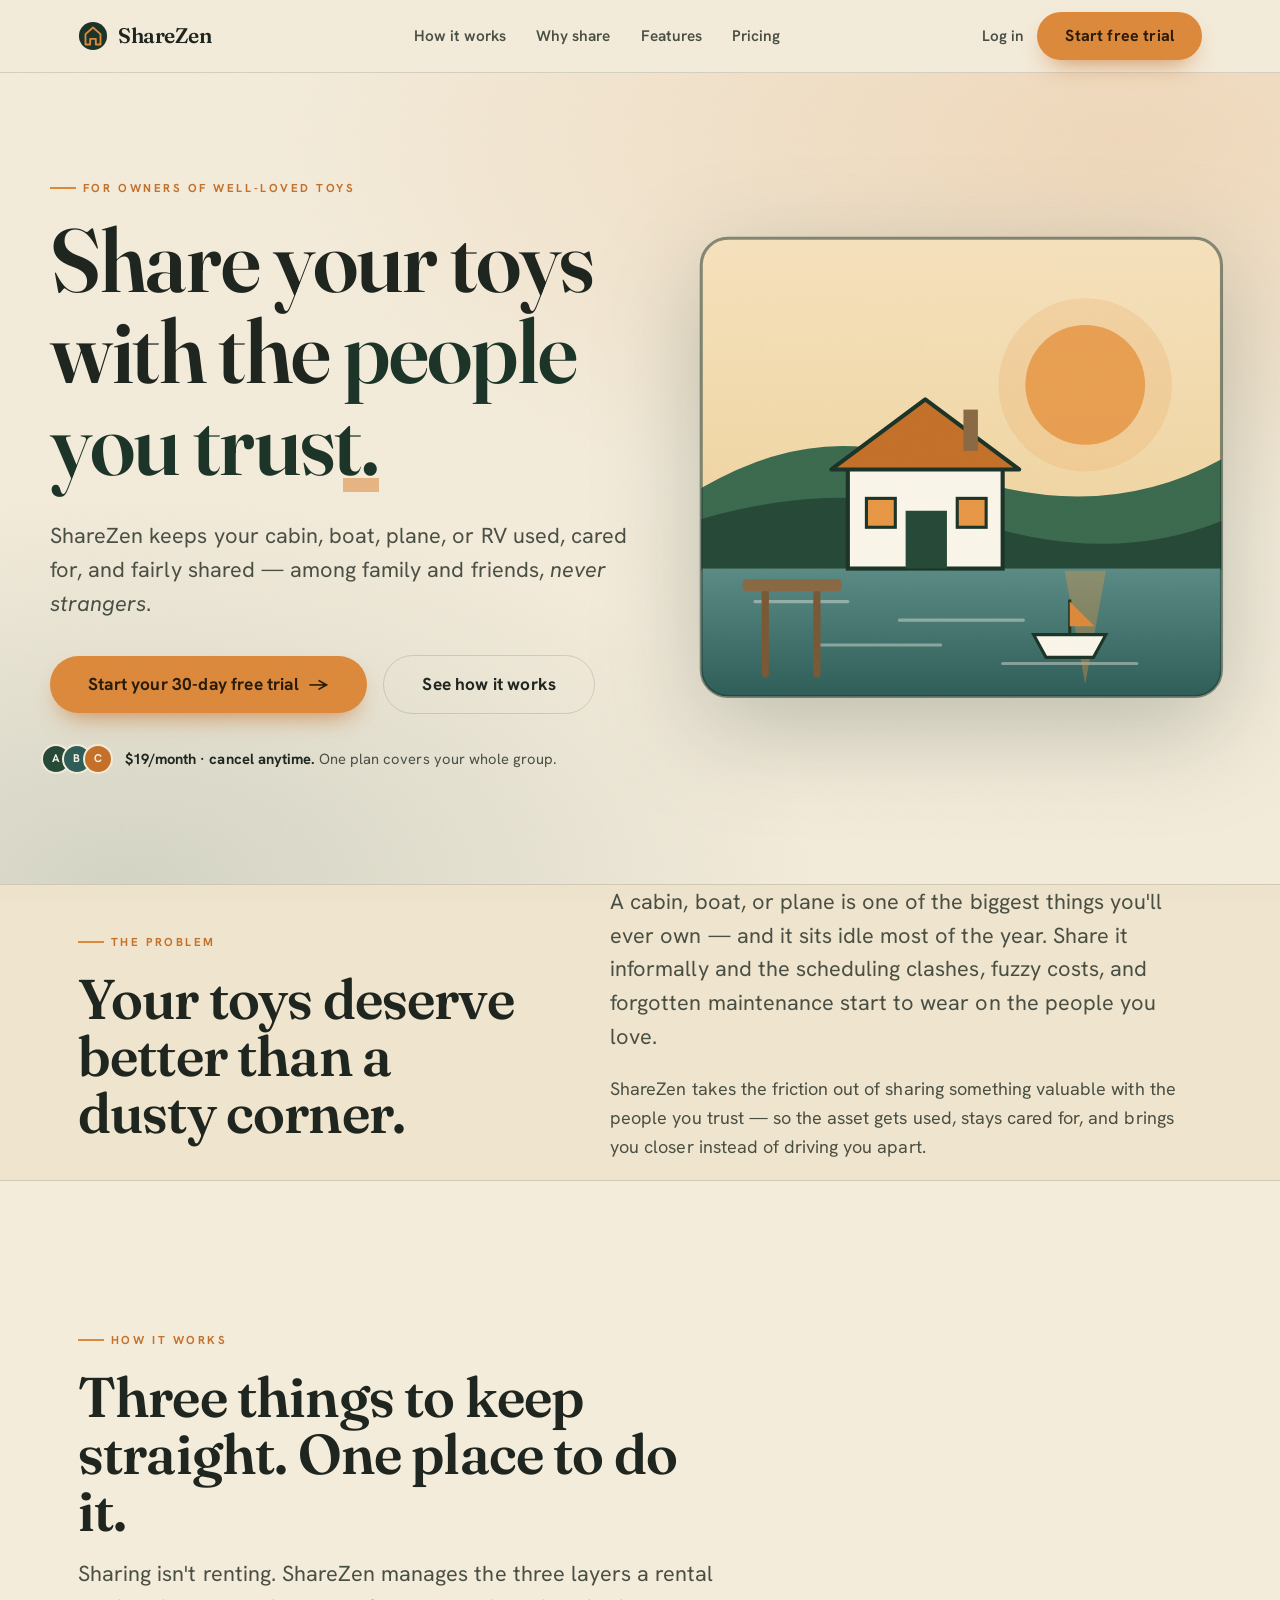
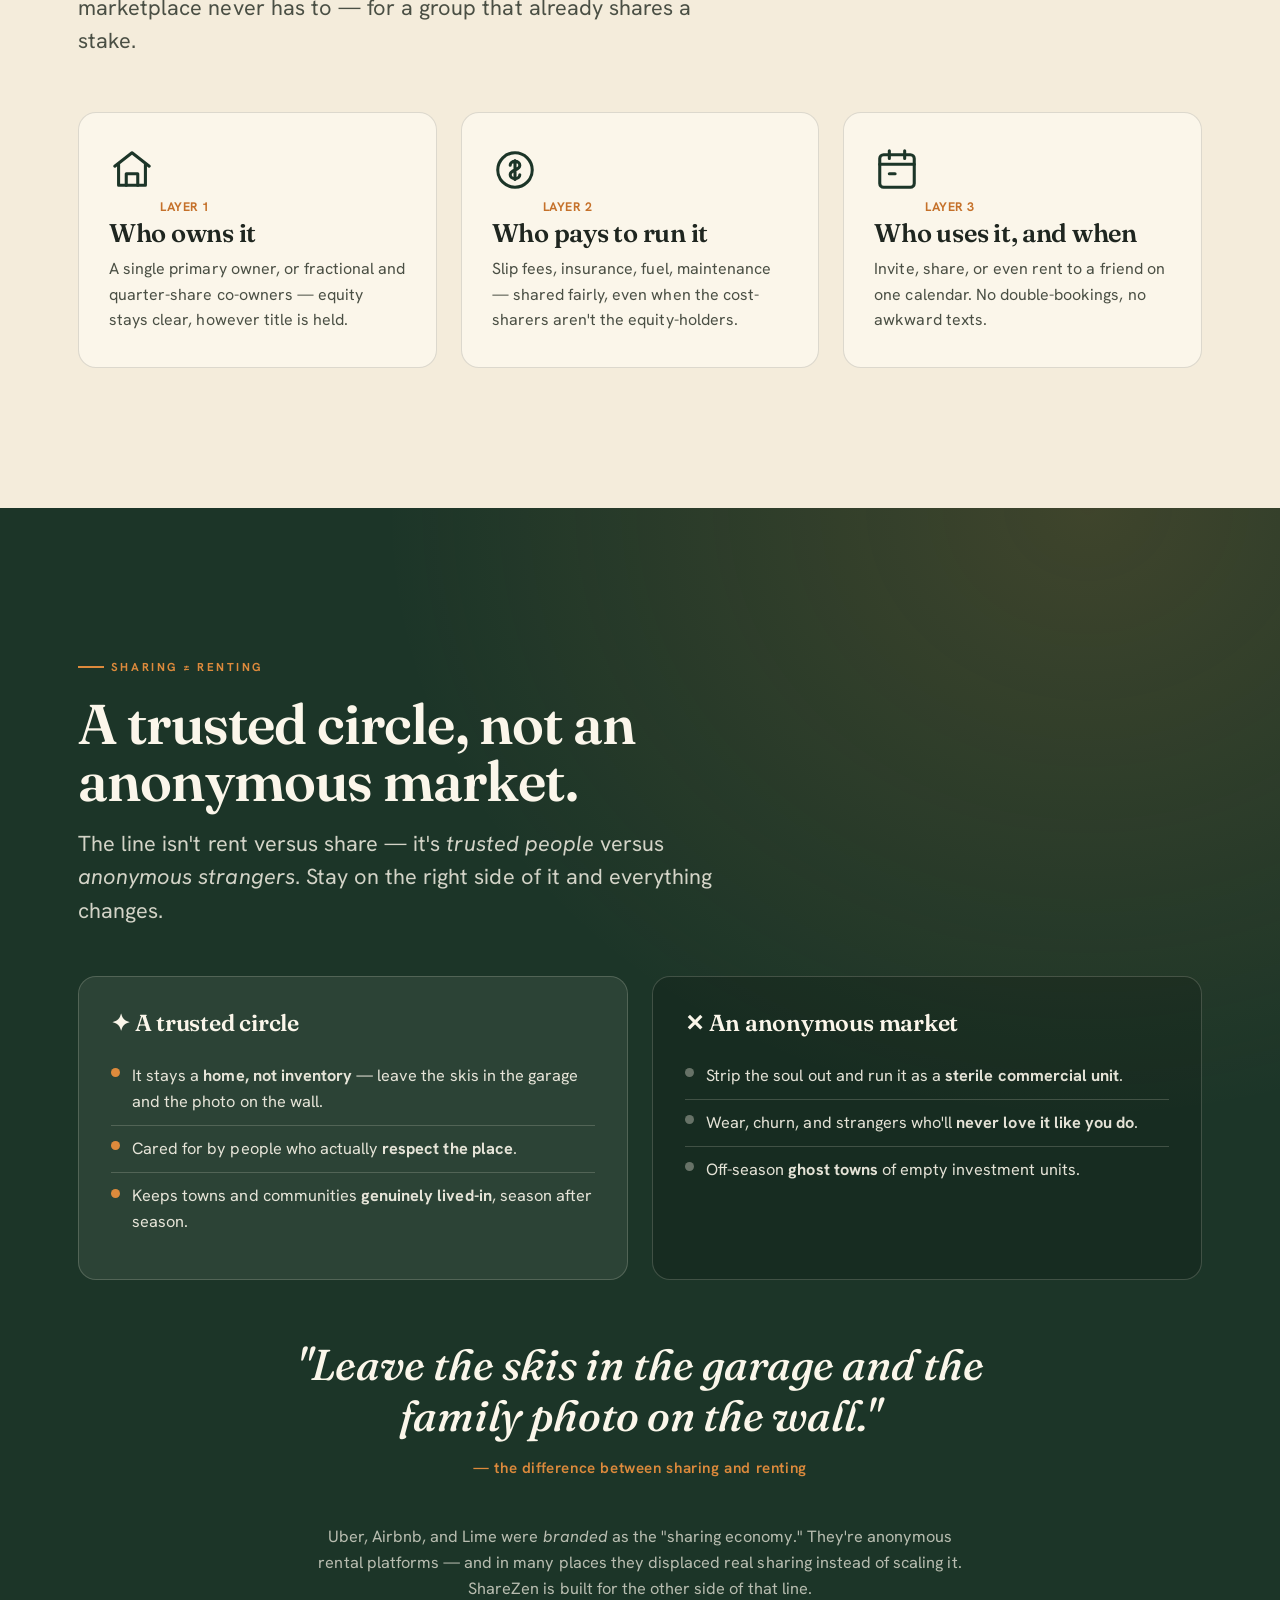
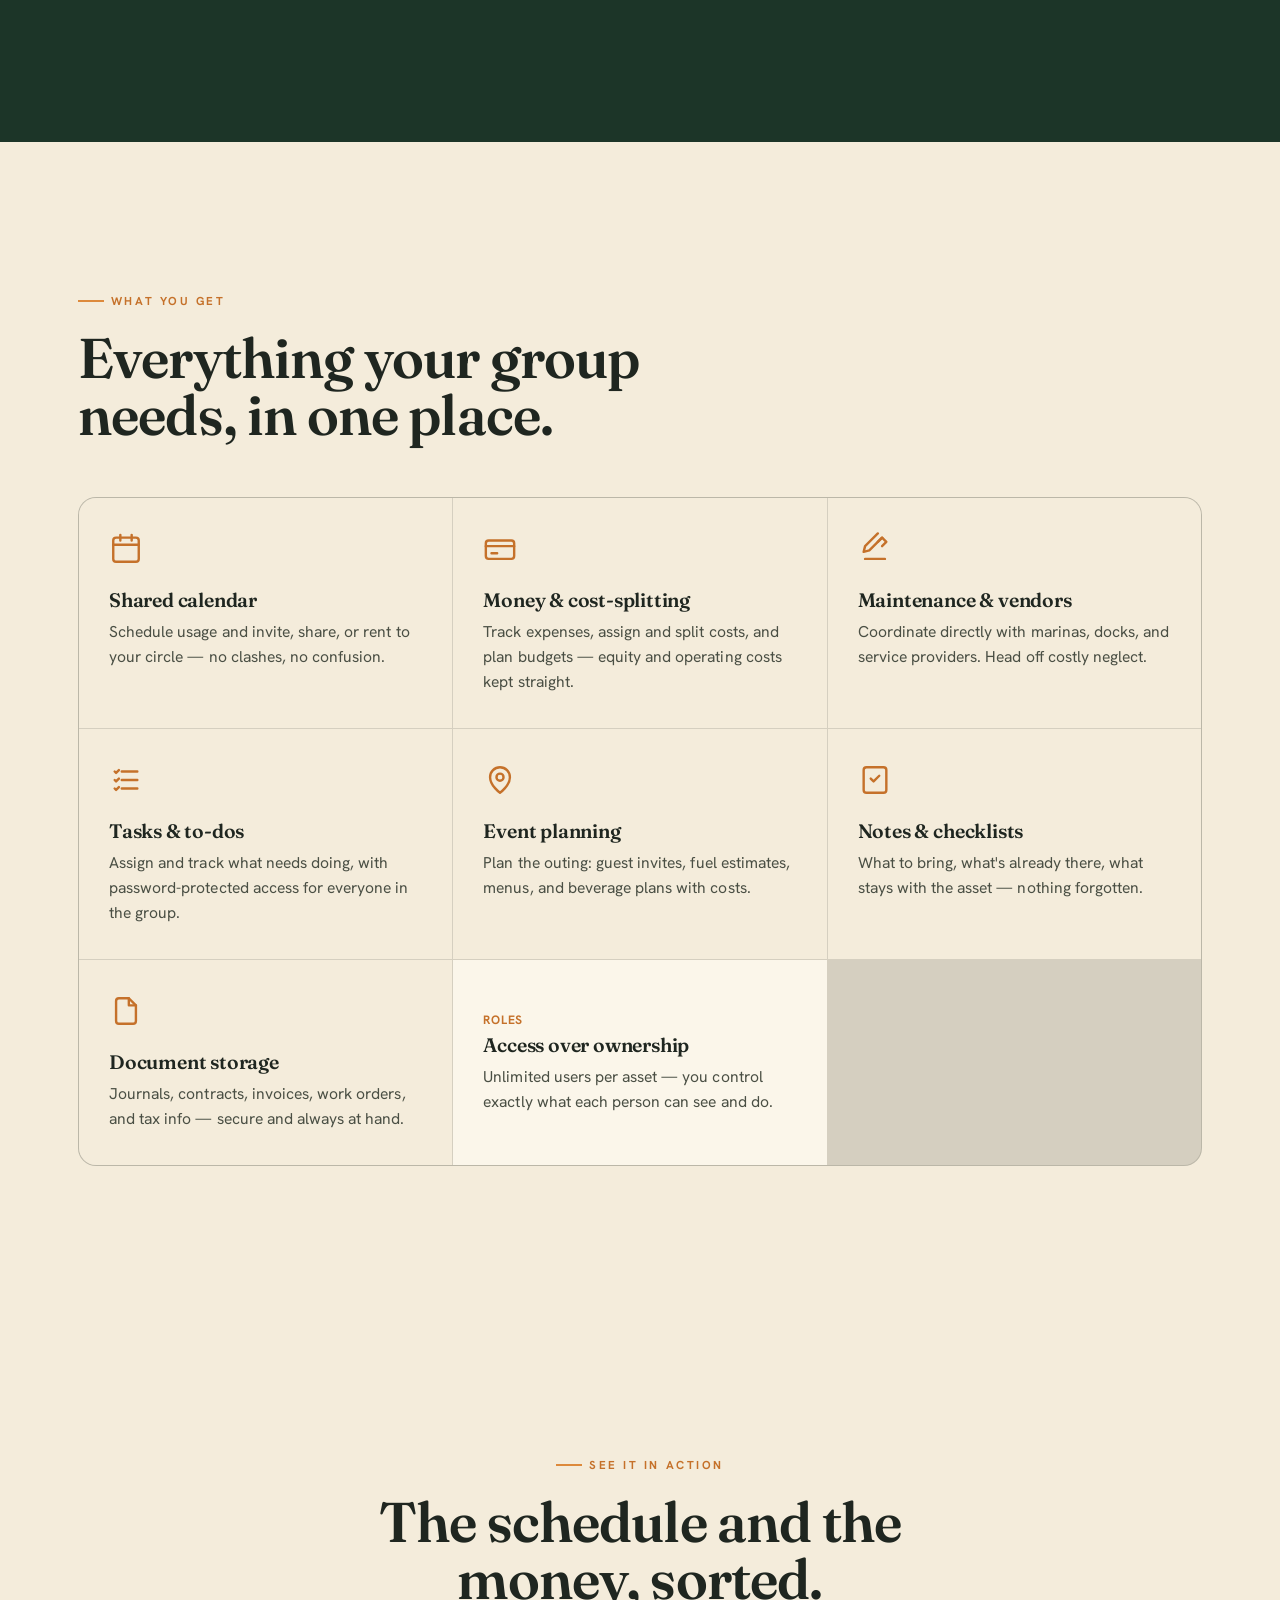
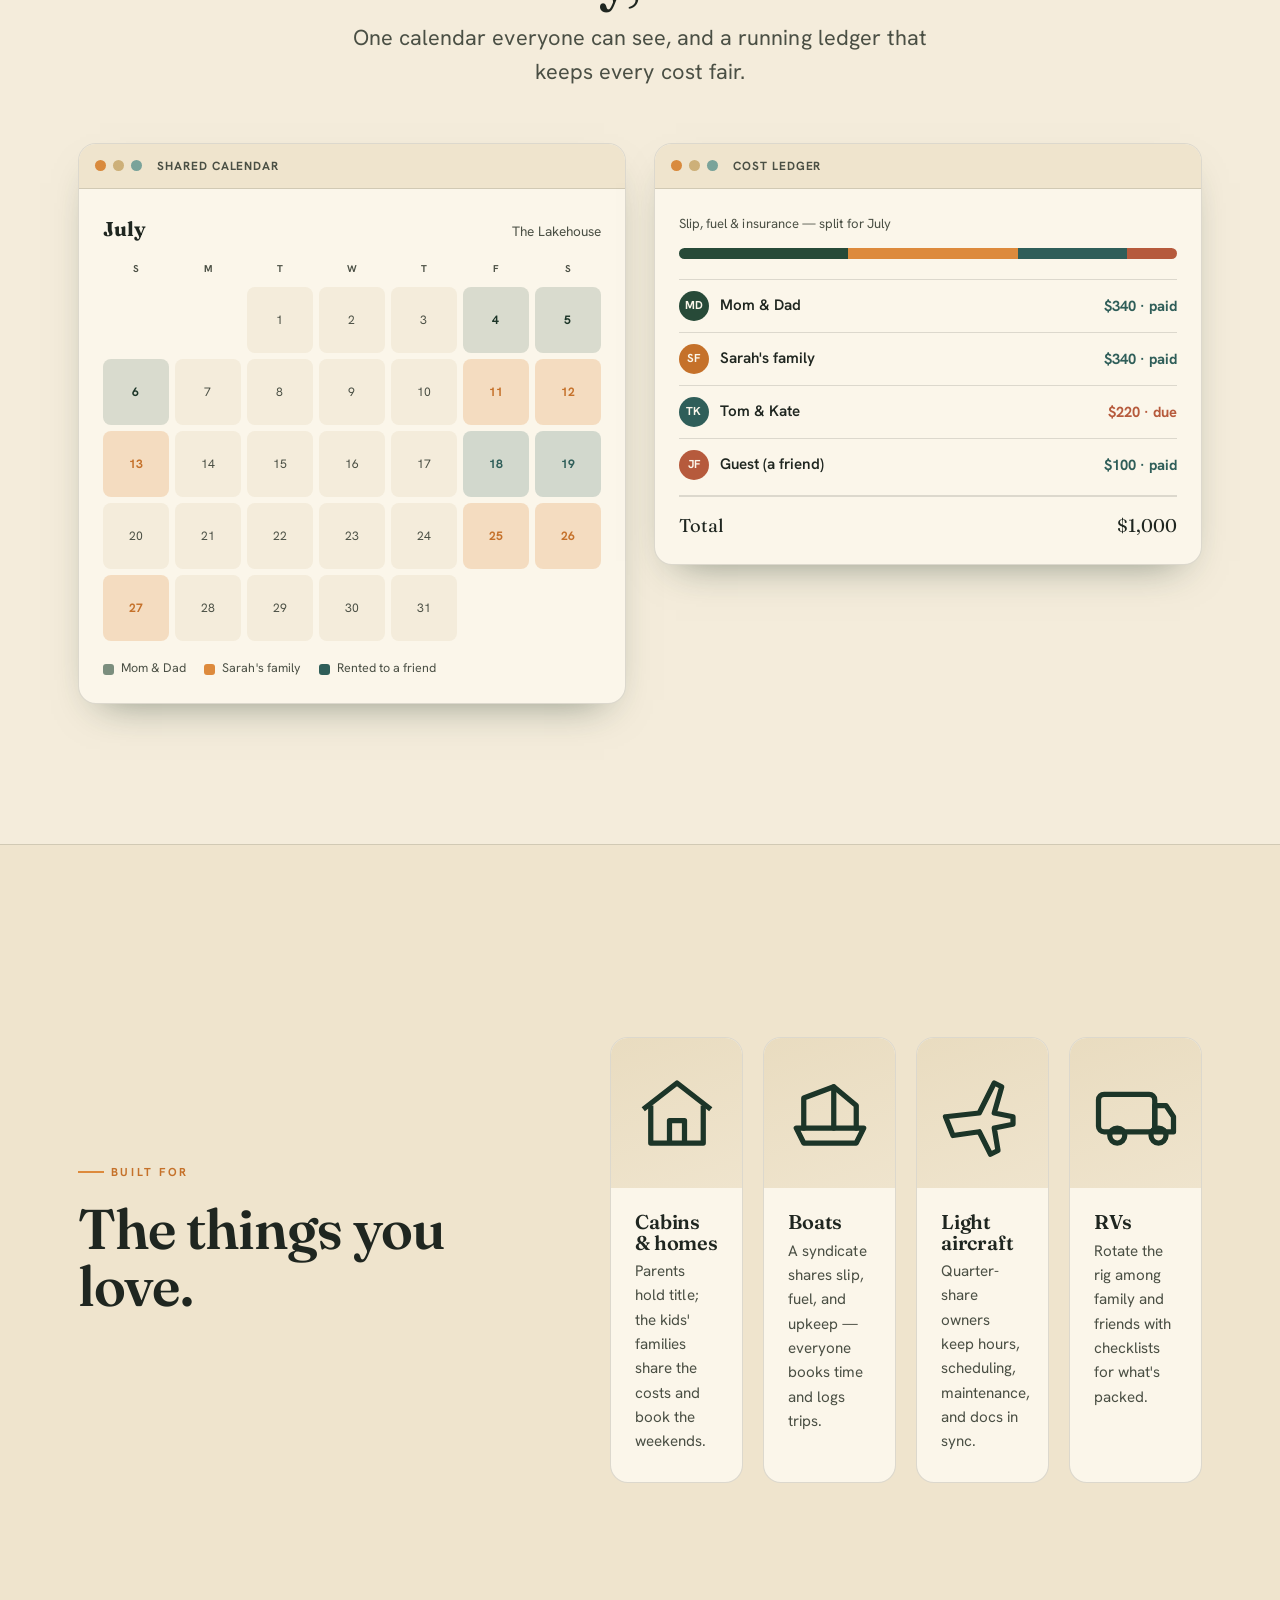
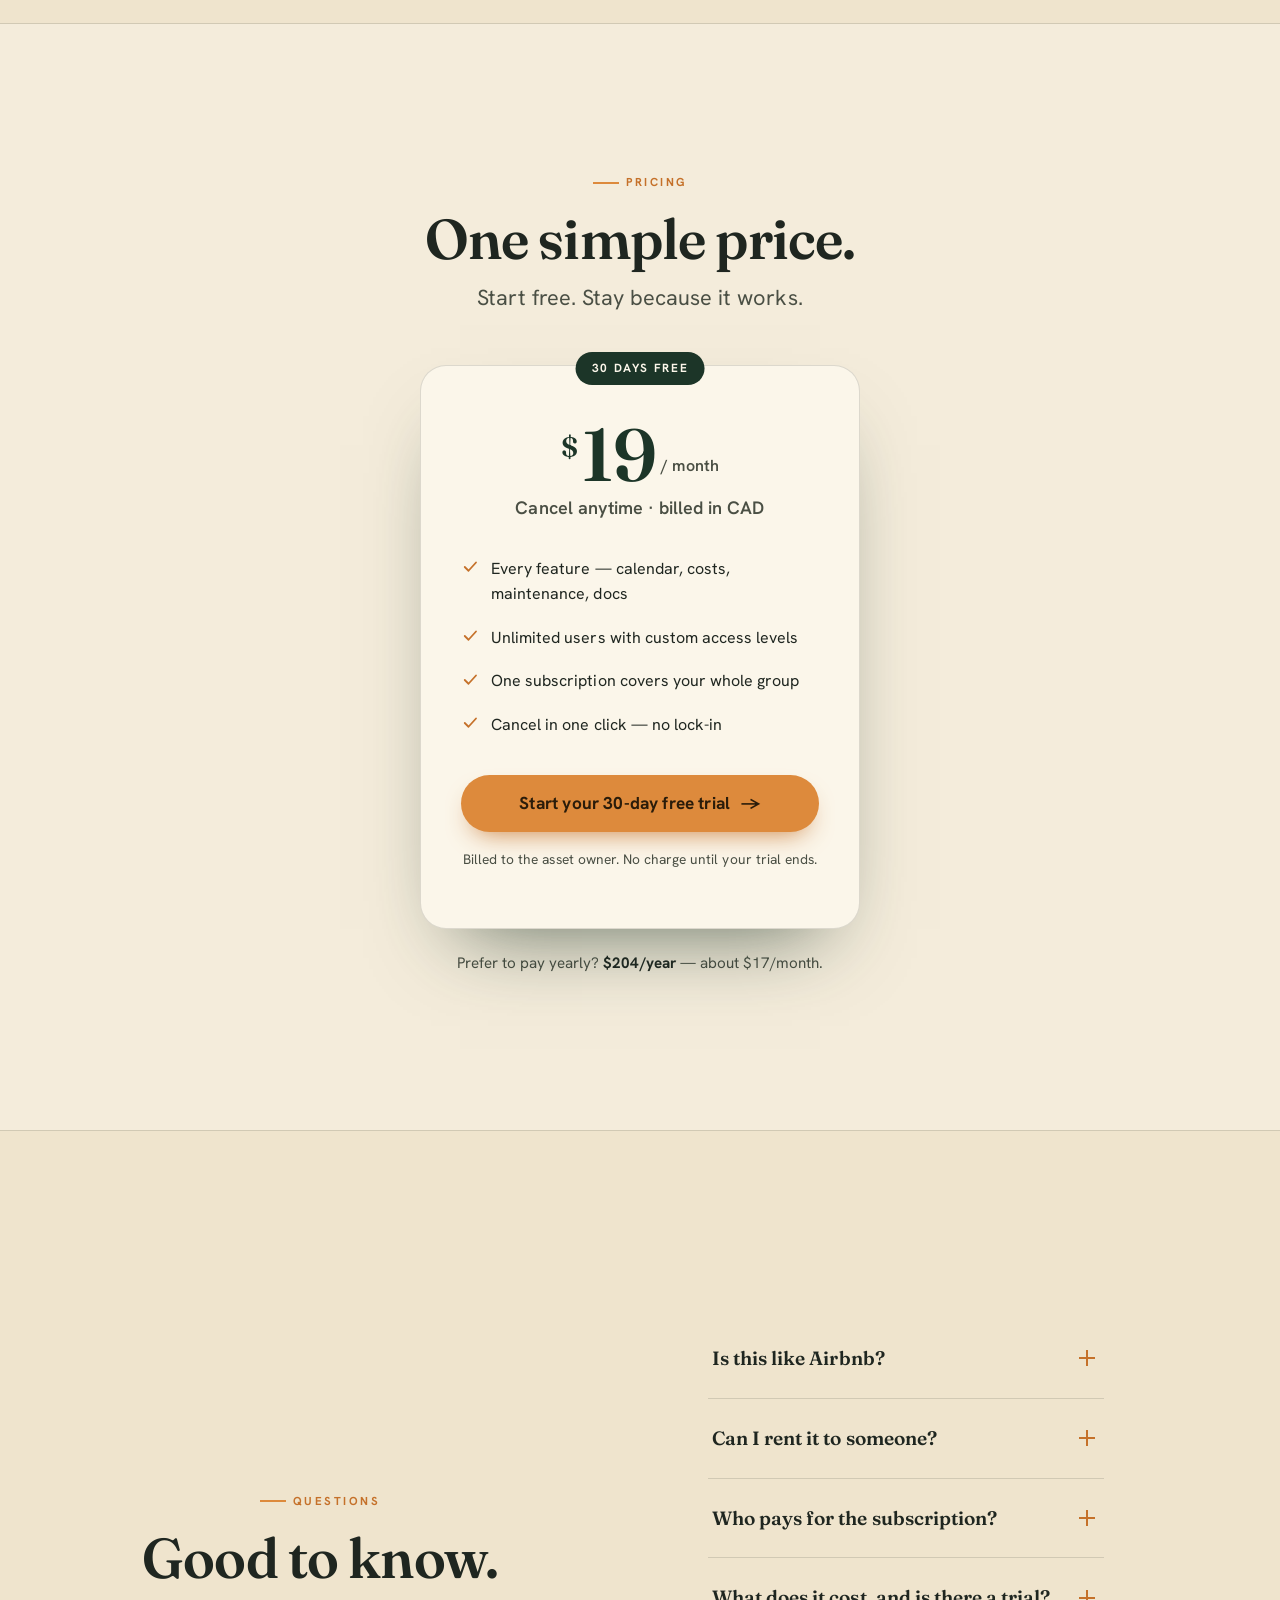
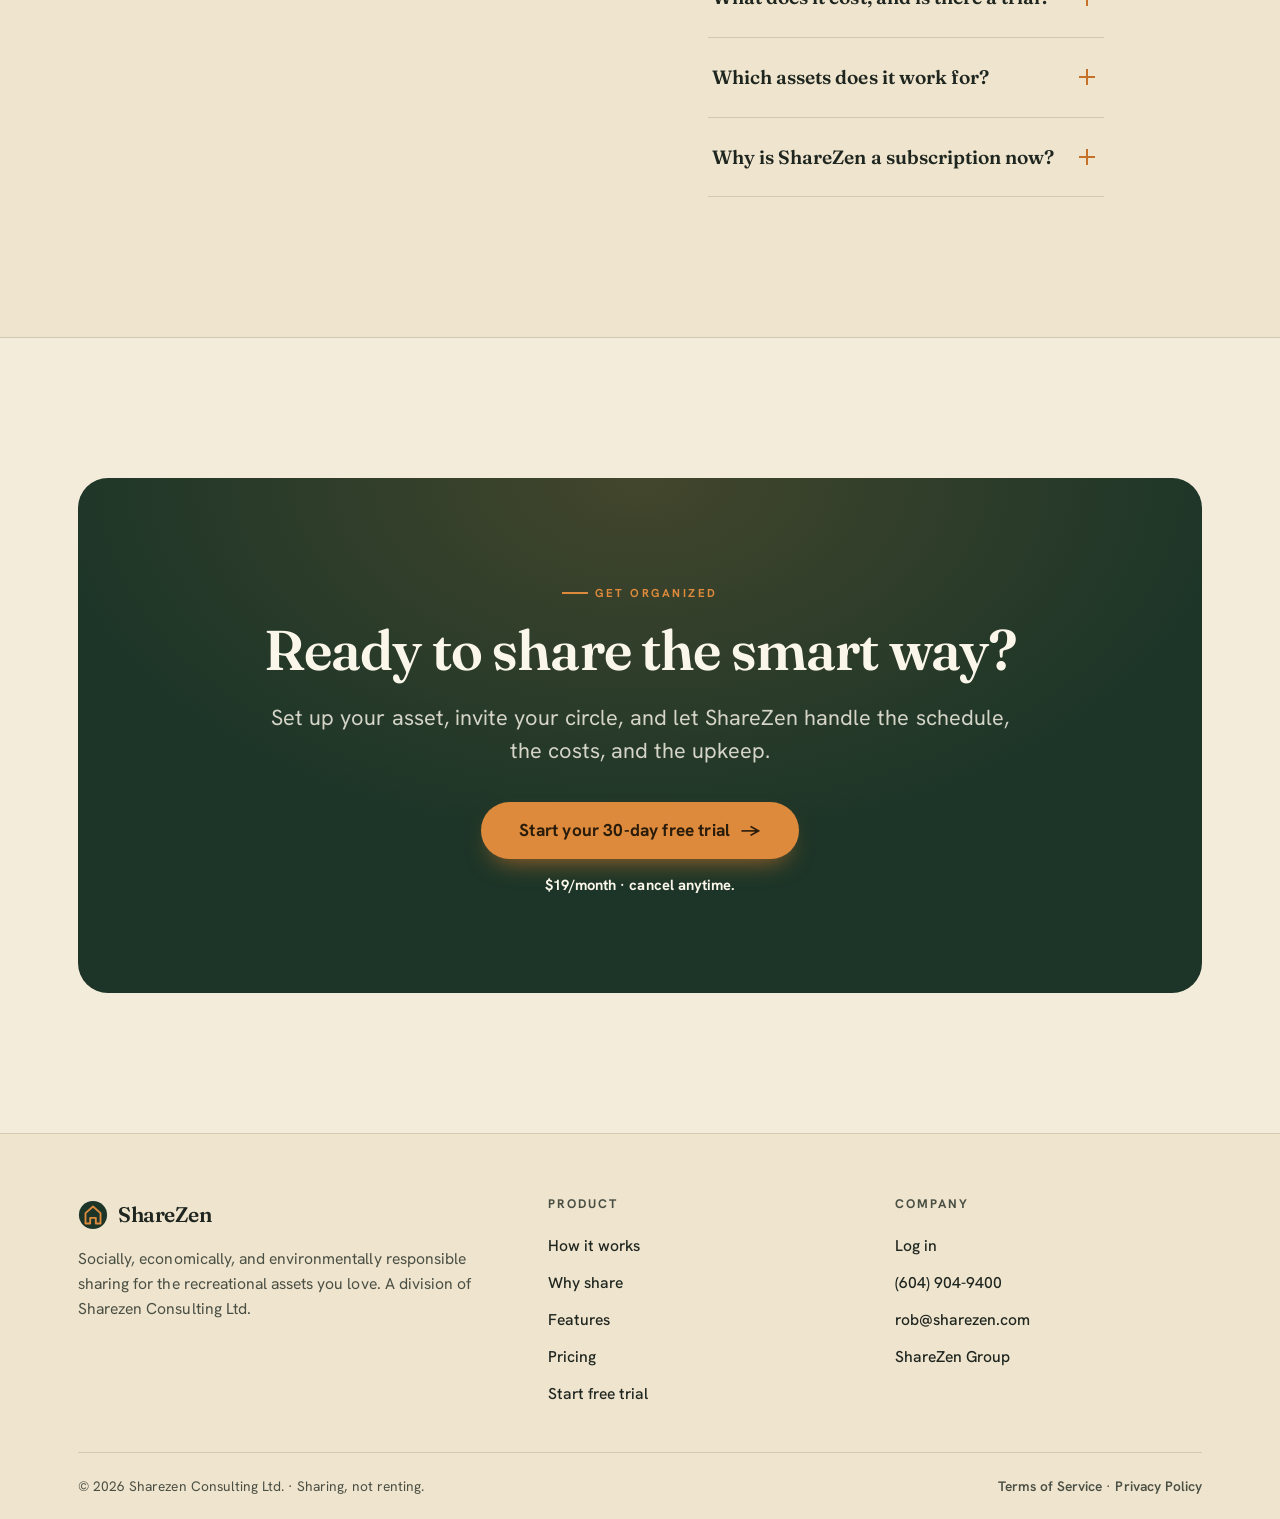
==== commit b219c072: "index.html: remove placeholder testimonials section and mockup illustration note - Remove the entire" ====
--- a/index.html
+++ b/index.html
@@ -283,7 +283,6 @@
         </div>
       </div>
     </div>
-    <p class="center muted reveal s3" style="margin-top:22px;font-size:.88rem">Illustrative of the ShareZen interface — swap in real app screenshots before launch.</p>
   </div>
 </section>
 
@@ -312,44 +311,6 @@
         <div class="body"><h3>RVs</h3><p>Rotate the rig among family and friends with checklists for what's packed.</p></div>
       </article>
     </div>
-  </div>
-</section>
-
-<!-- ============ TESTIMONIALS ============ -->
-<section class="sec-pad" style="background:var(--paper-2);border-top:1px solid var(--line);border-bottom:1px solid var(--line)" id="stories">
-  <div class="container">
-    <div class="reveal center" style="max-width:36rem;margin:0 auto">
-      <span class="label" style="justify-content:center">In their words</span>
-      <h2 style="margin-top:18px">Built for groups who share.</h2>
-    </div>
-    <!-- SAMPLE testimonials — replace the quote text and attributions with REAL, permissioned customer quotes before launch -->
-    <div class="quotes">
-      <figure class="quote reveal s1">
-        <div class="stars">★★★★★</div>
-        <p>"We stopped arguing about whose weekend it was. Now it's just on the calendar and everyone can see it."</p>
-        <figcaption class="who">
-          <span class="av" style="background:#274A38"><svg viewBox="0 0 24 24" fill="none" stroke="currentColor" stroke-width="1.7" stroke-linejoin="round"><path d="M3 11l9-7 9 7"/><path d="M5 10v10h14V10"/></svg></span>
-          <span><b>A cabin co-owner</b><span>Sample quote</span></span>
-        </figcaption>
-      </figure>
-      <figure class="quote reveal s2">
-        <div class="stars">★★★★★</div>
-        <p>"The cost-splitting alone is worth it. No more chasing four people for the slip fee every spring."</p>
-        <figcaption class="who">
-          <span class="av" style="background:var(--ember-deep)"><svg viewBox="0 0 24 24" fill="none" stroke="currentColor" stroke-width="1.7" stroke-linecap="round" stroke-linejoin="round"><path d="M3 16h18l-2 4H5z"/><path d="M5 16V8l8-3 6 5v6"/></svg></span>
-          <span><b>A boat syndicate lead</b><span>Sample quote</span></span>
-        </figcaption>
-      </figure>
-      <figure class="quote reveal s3">
-        <div class="stars">★★★★★</div>
-        <p>"One place for the logbook, the insurance, and the maintenance. Our quarter-share basically runs itself now."</p>
-        <figcaption class="who">
-          <span class="av" style="background:var(--lake)"><svg viewBox="0 0 24 24" fill="none" stroke="currentColor" stroke-width="1.7" stroke-linecap="round" stroke-linejoin="round"><path d="M2 13l9-1 4-8 2 1-2 7 5 1v2l-5 1 1 6-2 1-3-6-7 1z"/></svg></span>
-          <span><b>An aircraft co-owner</b><span>Sample quote</span></span>
-        </figcaption>
-      </figure>
-    </div>
-    <p class="center muted reveal s3" style="margin-top:28px;font-size:.88rem">Placeholder quotes shown — swap in real testimonials from your subscribers, with permission.</p>
   </div>
 </section>
 
@@ -441,7 +402,7 @@
         <a href="https://app.sharezen.com/user_session/new">Log in</a>
         <a href="tel:+16049049400">(604) 904-9400</a>
         <a href="mailto:rob@sharezen.com">rob@sharezen.com</a>
-        <a href="https://www.sharezen.com/">ShareZen Group</a>
+        <a href="https://sharezen.com">ShareZen Group</a>
       </div>
     </div>
     <div class="foot-bottom">
